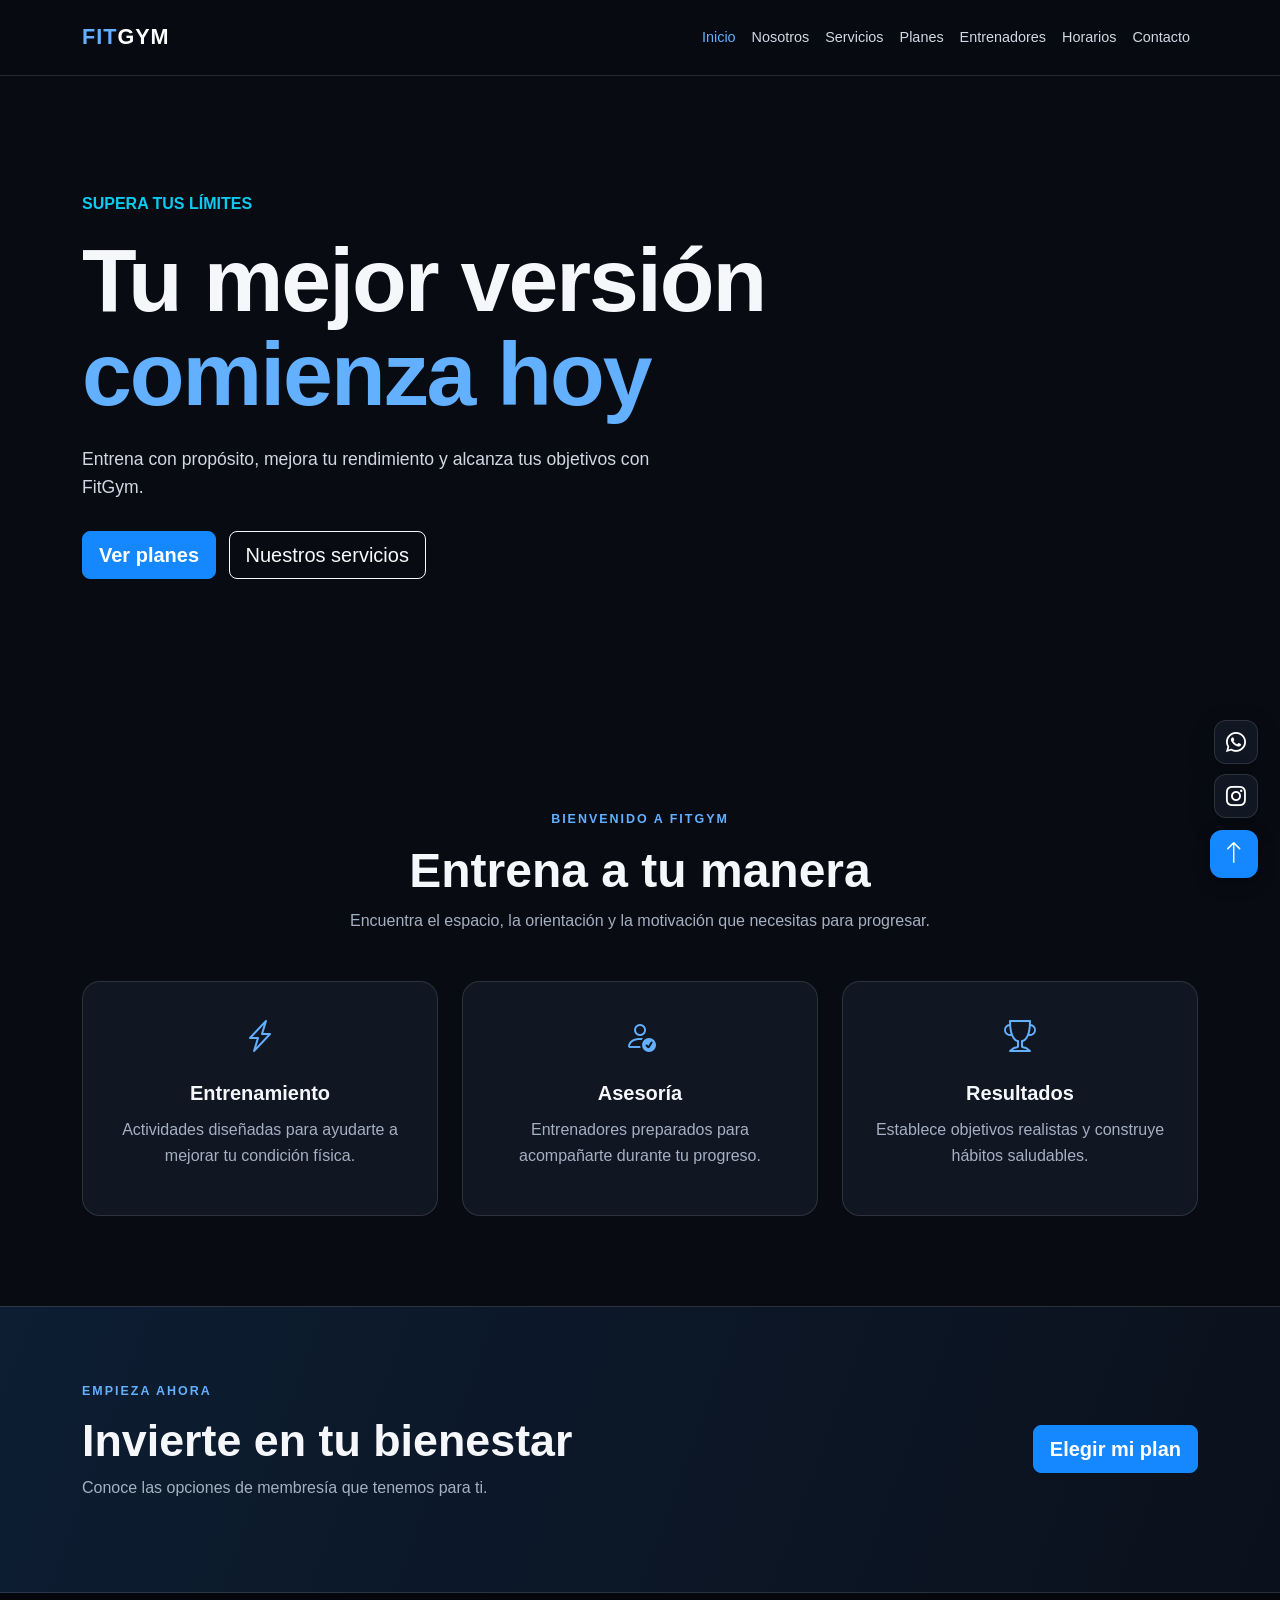
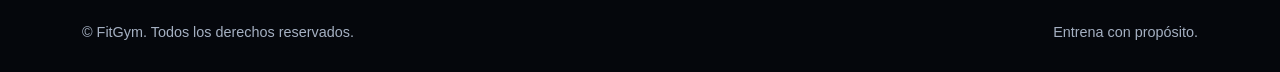
==== index.html @ 2bdc8acf "Add files via upload" ====
<!DOCTYPE html>
<html lang="es">
<head>
    <meta charset="UTF-8">
    <meta name="viewport" content="width=device-width, initial-scale=1.0">
    <title>FitGym | Inicio</title>
    <link href="https://cdn.jsdelivr.net/npm/bootstrap@5.3.3/dist/css/bootstrap.min.css" rel="stylesheet">
    <link href="https://cdn.jsdelivr.net/npm/bootstrap-icons@1.11.3/font/bootstrap-icons.css" rel="stylesheet">
    <link rel="stylesheet" href="CCS/estilos.css">
</head>
<body>
    <nav class="navbar navbar-expand-lg navbar-dark fixed-top">
        <div class="container">
            <a class="navbar-brand fw-bold" href="index.html"><span>FIT</span>GYM</a>
            <button class="navbar-toggler" type="button" data-bs-toggle="collapse" data-bs-target="#menu">
                <span class="navbar-toggler-icon"></span>
            </button>
            <div class="collapse navbar-collapse" id="menu">
                <ul class="navbar-nav ms-auto">
                    <li class="nav-item"><a class="nav-link active" href="index.html">Inicio</a></li>
                    <li class="nav-item"><a class="nav-link" href="nosotos.html">Nosotros</a></li>
                    <li class="nav-item"><a class="nav-link" href="servicios.html">Servicios</a></li>
                    <li class="nav-item"><a class="nav-link" href="planes.html">Planes</a></li>
                    <li class="nav-item"><a class="nav-link" href="entrenadores.html">Entrenadores</a></li>
                    <li class="nav-item"><a class="nav-link" href="horarios.html">Horarios</a></li>
                    <li class="nav-item"><a class="nav-link" href="contacto.html">Contacto</a></li>
                </ul>
            </div>
        </div>
    </nav>

    <header class="hero">
        <div class="hero-overlay"></div>
        <div class="container hero-content">
            <p class="text-uppercase text-info fw-bold">Supera tus límites</p>
            <h1>Tu mejor versión<br><span>comienza hoy</span></h1>
            <p class="hero-description">Entrena con propósito, mejora tu rendimiento y alcanza tus objetivos con FitGym.</p>
            <a href="planes.html" class="btn btn-primary btn-lg me-2">Ver planes</a>
            <a href="servicios.html" class="btn btn-outline-light btn-lg">Nuestros servicios</a>
        </div>
    </header>

    <main>
        <section class="section-padding">
            <div class="container text-center">
                <p class="section-tag">BIENVENIDO A FITGYM</p>
                <h2 class="section-title">Entrena a tu manera</h2>
                <p class="section-description">Encuentra el espacio, la orientación y la motivación que necesitas para progresar.</p>
                <div class="row g-4 mt-4">
                    <div class="col-md-4">
                        <div class="feature-card">
                            <i class="bi bi-lightning-charge"></i>
                            <h3>Entrenamiento</h3>
                            <p>Actividades diseñadas para ayudarte a mejorar tu condición física.</p>
                        </div>
                    </div>
                    <div class="col-md-4">
                        <div class="feature-card">
                            <i class="bi bi-person-check"></i>
                            <h3>Asesoría</h3>
                            <p>Entrenadores preparados para acompañarte durante tu progreso.</p>
                        </div>
                    </div>
                    <div class="col-md-4">
                        <div class="feature-card">
                            <i class="bi bi-trophy"></i>
                            <h3>Resultados</h3>
                            <p>Establece objetivos realistas y construye hábitos saludables.</p>
                        </div>
                    </div>
                </div>
            </div>
        </section>

        <section class="promo-section">
            <div class="container d-md-flex align-items-center justify-content-between gap-4">
                <div>
                    <p class="section-tag">EMPIEZA AHORA</p>
                    <h2>Invierte en tu bienestar</h2>
                    <p>Conoce las opciones de membresía que tenemos para ti.</p>
                </div>
                <a href="planes.html" class="btn btn-primary btn-lg">Elegir mi plan</a>
            </div>
        </section>
    </main>

    <footer class="footer">
        <div class="container d-md-flex justify-content-between text-center text-md-start">
            <p>© <span class="current-year"></span> FitGym. Todos los derechos reservados.</p>
            <p>Entrena con propósito.</p>
        </div>
    </footer>

    <div class="social-float">
        <a class="whatsapp" href="https://wa.me/573000000000" target="_blank" rel="noopener noreferrer" aria-label="WhatsApp" title="WhatsApp"><i class="bi bi-whatsapp"></i></a>
        <a href="https://www.instagram.com/aizen_soske33?cplk=MXJqNXo4YW9kamdhZQ%3D%3D&utm_source=qr" target="_blank" rel="noopener noreferrer" aria-label="Instagram" title="Instagram"><i class="bi bi-instagram"></i></a>
    </div>
    <button id="backTop" class="back-top" type="button"
        aria-label="Volver al inicio" title="Volver al inicio">
    <i class="bi bi-arrow-up"></i>
</button>

<script src="https://cdn.jsdelivr.net/npm/bootstrap@5.3.3/dist/js/bootstrap.bundle.min.js"></script>
    <script src="JS/script.js"></script>
</body>
</html>
---- CCS/estilos.css ----
:root {
    --black: #080b12;
    --surface: #101622;
    --surface-light: #172131;
    --blue: #1688ff;
    --blue-light: #62b0ff;
    --white: #f5f7fb;
    --muted: #a5b0c2;
    --border: rgba(255, 255, 255, 0.12);
}

* {
    box-sizing: border-box;
}

html {
    scroll-behavior: smooth;
    scroll-padding-top: 85px;
}

body {
    margin: 0;
    background: var(--black);
    color: var(--white);
    font-family: Arial, Helvetica, sans-serif;
    line-height: 1.6;
}

a {
    text-decoration: none;
}

.navbar {
    padding: 15px 0;
    background: rgba(8, 11, 18, 0.96);
    border-bottom: 1px solid var(--border);
    backdrop-filter: blur(12px);
}

.navbar-brand {
    color: white;
    font-size: 1.35rem;
    letter-spacing: 1px;
}

.navbar-brand span:first-child {
    color: var(--blue-light);
}

.navbar .nav-link {
    color: #d1d8e4;
    font-size: 0.9rem;
    padding: 8px 10px;
}

.navbar .nav-link:hover,
.navbar .nav-link.active {
    color: var(--blue-light);
}

.navbar-toggler {
    border-color: var(--border);
}

.navbar-toggler:focus {
    box-shadow: 0 0 0 0.15rem rgba(22, 136, 255, 0.3);
}

.btn-primary {
    background: var(--blue);
    border-color: var(--blue);
    color: white;
    font-weight: 700;
}

.btn-primary:hover {
    background: #0874e2;
    border-color: #0874e2;
    transform: translateY(-2px);
}

.btn-outline-light:hover {
    color: var(--black);
}

.hero {
    position: relative;
    display: flex;
    align-items: center;
    min-height: 720px;
    padding: 130px 0 80px;
    background: #080b12 url("https://images.unsplash.com/photo-1534438327276-14e5300c3a48?auto=format&fit=crop&w=2000&q=90") center/cover no-repeat;
}

.hero-overlay {
    position: absolute;
    inset: 0;
    background: linear-gradient(90deg, rgba(8, 11, 18, 0.97), rgba(8, 11, 18, 0.55));
}

.hero-content {
    position: relative;
    z-index: 1;
}

.hero h1,
.page-header h1 {
    font-size: clamp(3rem, 7vw, 5.8rem);
    font-weight: 800;
    line-height: 1.05;
    letter-spacing: -2px;
}

.hero h1 span,
.page-header h1 span {
    color: var(--blue-light);
}

.hero-description {
    max-width: 570px;
    margin: 24px 0 30px;
    color: #d1d8e4;
    font-size: 1.1rem;
}

.section-padding {
    padding: 90px 0;
}

.section-tag {
    margin-bottom: 12px;
    color: var(--blue-light);
    font-size: 0.78rem;
    font-weight: 800;
    letter-spacing: 2px;
}

.section-title {
    font-size: clamp(2rem, 4vw, 3rem);
    font-weight: 800;
}

.section-description {
    max-width: 650px;
    margin: 0 auto;
    color: var(--muted);
}

.feature-card,
.price-card,
.trainer-card,
.form-panel,
.contact-info {
    height: 100%;
    padding: 30px;
    background: var(--surface);
    border: 1px solid var(--border);
    border-radius: 18px;
    transition: transform 0.25s, border-color 0.25s;
}

.feature-card:hover,
.price-card:hover,
.trainer-card:hover {
    transform: translateY(-5px);
    border-color: rgba(22, 136, 255, 0.6);
}

.feature-card > i {
    display: inline-block;
    margin-bottom: 18px;
    color: var(--blue-light);
    font-size: 2rem;
}

.feature-card h3,
.trainer-card h3 {
    margin-bottom: 12px;
    font-size: 1.25rem;
    font-weight: 700;
}

.feature-card p,
.trainer-card p,
.muted-copy {
    color: var(--muted);
}

.promo-section {
    padding: 75px 0;
    background: linear-gradient(110deg, #0d1d32, #0b111c);
    border-top: 1px solid var(--border);
    border-bottom: 1px solid var(--border);
}

.promo-section h2 {
    font-size: clamp(1.8rem, 4vw, 2.8rem);
    font-weight: 800;
}

.promo-section p:not(.section-tag) {
    color: var(--muted);
}

.footer {
    padding: 28px 0;
    background: #05070c;
    color: var(--muted);
    font-size: 0.9rem;
}

.footer p {
    margin: 0;
}

.page-content {
    padding-top: 72px;
}

.page-header {
    padding: 100px 0 70px;
    background: radial-gradient(ellipse at 80% 20%, rgba(22, 136, 255, 0.18), transparent 45%), var(--black);
    border-bottom: 1px solid var(--border);
}

.page-header h1 {
    font-size: clamp(2.8rem, 6vw, 5rem);
}

.page-header p:last-child {
    max-width: 620px;
    color: var(--muted);
}

.subheading {
    margin-top: 24px;
    font-size: 1.1rem;
    font-weight: 700;
}

.service-card {
    overflow: hidden;
    padding: 0 0 28px;
}

.service-card img {
    width: 100%;
    height: 220px;
    margin-bottom: 25px;
    object-fit: cover;
}

.service-card h3,
.service-card p {
    margin-right: 25px;
    margin-left: 25px;
}

.price-card {
    position: relative;
}

.price-card.featured {
    background: linear-gradient(160deg, rgba(22, 136, 255, 0.15), var(--surface) 60%);
    border-color: var(--blue);
}

.price-card h3 {
    font-size: 1.6rem;
    font-weight: 800;
}

.price {
    margin: 20px 0;
    font-size: 2rem;
    font-weight: 800;
}

.price small {
    color: var(--muted);
    font-size: 0.9rem;
    font-weight: 400;
}

.price-card ul {
    margin: 25px 0;
    padding: 0;
    list-style: none;
}

.price-card li {
    padding: 10px 0;
    color: #d5dce7;
    border-bottom: 1px solid var(--border);
}

.price-card li::before {
    margin-right: 10px;
    color: var(--blue-light);
    content: "✓";
}

.popular-tag {
    position: absolute;
    top: 20px;
    right: 20px;
    padding: 5px 8px;
    border-radius: 5px;
    background: var(--blue);
    color: white;
    font-size: 0.65rem;
    font-weight: 800;
}

.trainer-card {
    overflow: hidden;
    padding: 0;
}

.trainer-card img {
    width: 100%;
    height: 320px;
    object-fit: cover;
}

.trainer-info {
    padding: 25px;
}

.notice-box {
    padding: 18px;
    background: rgba(22, 136, 255, 0.08);
    border: 1px solid rgba(22, 136, 255, 0.35);
    border-radius: 12px;
    color: #d5e9ff;
}

.schedule-wrap {
    overflow: hidden;
    border: 1px solid var(--border);
    border-radius: 16px;
}

.schedule-table {
    margin: 0;
    --bs-table-bg: var(--surface);
    --bs-table-color: var(--white);
    --bs-table-border-color: var(--border);
}

.schedule-table th {
    background: var(--surface-light);
    color: var(--blue-light);
    font-size: 0.8rem;
    text-transform: uppercase;
}

.schedule-table td,
.schedule-table th {
    padding: 17px;
}

.filter-wrap {
    min-width: 210px;
}

.form-select,
.form-control {
    padding: 12px;
    background-color: #0b111b;
    border-color: #344052;
    color: var(--white);
}

.form-select:focus,
.form-control:focus {
    background-color: #0b111b;
    border-color: var(--blue);
    color: var(--white);
    box-shadow: 0 0 0 0.2rem rgba(22, 136, 255, 0.15);
}

.form-control::placeholder {
    color: #8792a4;
}

.form-label,
.form-check-label {
    color: #d8e0eb;
}

.form-check-input {
    background-color: #0b111b;
    border-color: #536074;
}

.form-check-input:checked {
    background-color: var(--blue);
    border-color: var(--blue);
}

.invalid-feedback {
    color: #ff9ca8;
}

.alert-success {
    background: rgba(30, 170, 100, 0.13);
    border-color: rgba(30, 170, 100, 0.35);
    color: #a6f0c8;
}

.alert-danger {
    background: rgba(220, 53, 69, 0.12);
    border-color: rgba(220, 53, 69, 0.3);
    color: #ffb3bc;
}

.gallery-grid {
    display: grid;
    grid-template-columns: repeat(3, minmax(0, 1fr));
    gap: 18px;
}

.gallery-item {
    position: relative;
    overflow: hidden;
    padding: 0;
    background: var(--surface);
    border: 1px solid var(--border);
    border-radius: 15px;
    text-align: left;
}

.gallery-item img {
    display: block;
    width: 100%;
    height: 280px;
    object-fit: cover;
    transition: transform 0.35s;
}

.gallery-item:hover img {
    transform: scale(1.05);
}

.gallery-item span {
    position: absolute;
    inset: auto 0 0;
    padding: 45px 18px 16px;
    background: linear-gradient(transparent, rgba(0, 0, 0, 0.9));
    color: white;
    font-weight: 700;
}

.gallery-modal {
    background: var(--surface);
    border: 1px solid var(--border);
    color: var(--white);
}

.contact-info {
    padding: 28px;
}

.contact-line {
    display: flex;
    gap: 15px;
    margin: 25px 0;
}

.contact-line > i {
    color: var(--blue-light);
    font-size: 1.4rem;
}

.contact-line strong {
    display: block;
}

.contact-line p {
    margin: 4px 0 0;
    color: var(--muted);
}

.map-frame {
    overflow: hidden;
    height: 230px;
    margin-top: 25px;
    border: 1px solid var(--border);
    border-radius: 14px;
}

.map-frame iframe {
    width: 100%;
    height: 100%;
    border: 0;
}

.social-float {
    position: fixed;
    right: 22px;
    bottom: 82px;
    z-index: 1000;
    display: flex;
    flex-direction: column;
    gap: 10px;
}

.social-float a {
    display: grid;
    width: 44px;
    height: 44px;
    place-items: center;
    background: #101622;
    border: 1px solid var(--border);
    border-radius: 12px;
    color: white;
    font-size: 1.25rem;
    box-shadow: 0 8px 24px rgba(0, 0, 0, 0.25);
    transition: transform 0.2s, background 0.2s;
}

.social-float a:hover {
    transform: translateY(-3px);
    background: var(--blue);
    color: white;
}

.social-float .whatsapp:hover {
    background: #25d366;
}

.back-top {
    position: fixed;
    right: 22px;
    bottom: 22px;

    width: 48px;
    height: 48px;

    display: flex;
    align-items: center;
    justify-content: center;

    background-color: #1688ff;
    color: #ffffff;

    border: none;
    border-radius: 12px;

    font-size: 24px;
    cursor: pointer;

    opacity: 1;
    visibility: visible;
    pointer-events: auto;

    z-index: 99999;

    box-shadow: 0 5px 15px rgba(0, 0, 0, 0.35);

    transition: background-color 0.3s ease,
                transform 0.3s ease,
                box-shadow 0.3s ease;
}

/* EFECTO AL PASAR EL RATÓN */
.back-top:hover {
    background-color: #0066cc;
    color: #ffffff;
    transform: translateY(-4px);
    box-shadow: 0 8px 20px rgba(22, 136, 255, 0.4);
}

/* EFECTO AL PULSAR */
.back-top:active {
    transform: scale(0.92);
}

@media (max-width: 480px) {
    .back-top {
        right: 14px;
        bottom: 16px;
        width: 44px;
        height: 44px;
        font-size: 22px;
    }
}

@media (max-width: 991px) {
    .navbar-collapse {
        padding: 15px 0;
    }

    .navbar .nav-link {
        padding: 10px 0;
    }

    .hero {
        min-height: 650px;
    }

    .section-padding {
        padding: 70px 0;
    }

    .page-header {
        padding: 80px 0 55px;
    }
}

@media (max-width: 767px) {
    .hero h1 {
        font-size: 3.4rem;
    }

    .gallery-grid {
        grid-template-columns: repeat(2, minmax(0, 1fr));
    }

    .gallery-item img {
        height: 220px;
    }

    .feature-card,
    .price-card,
    .form-panel,
    .contact-info {
        padding: 23px;
    }

    .service-card {
        padding: 0 0 24px;
    }
}

@media (max-width: 480px) {
    .hero h1 {
        font-size: 2.8rem;
    }

    .hero-description {
        font-size: 1rem;
    }

    .gallery-grid {
        grid-template-columns: 1fr;
    }

    .gallery-item img {
        height: 250px;
    }

    .social-float {
        right: 14px;
        bottom: 76px;
    }

    .social-float a,
    .back-top {
        width: 40px;
        height: 40px;
    }

    .back-top {
        right: 14px;
        bottom: 18px;
    }
}
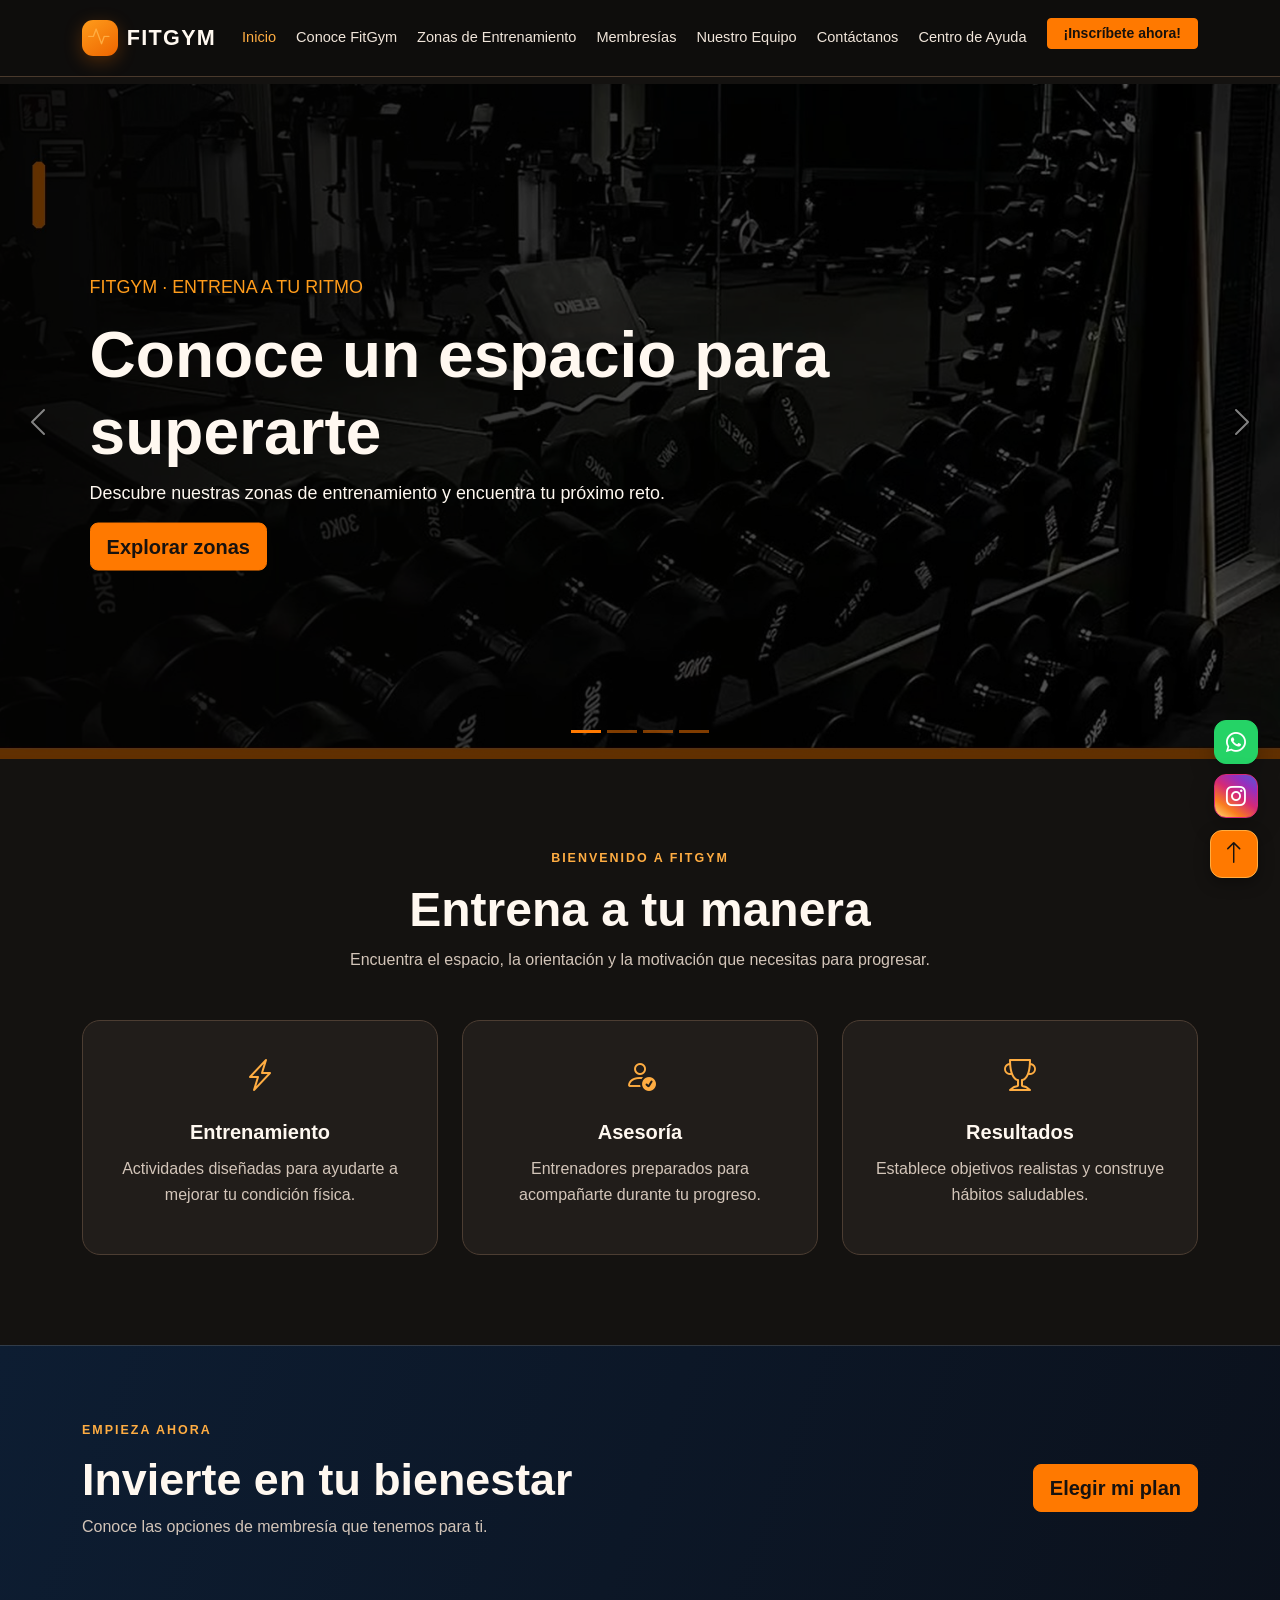
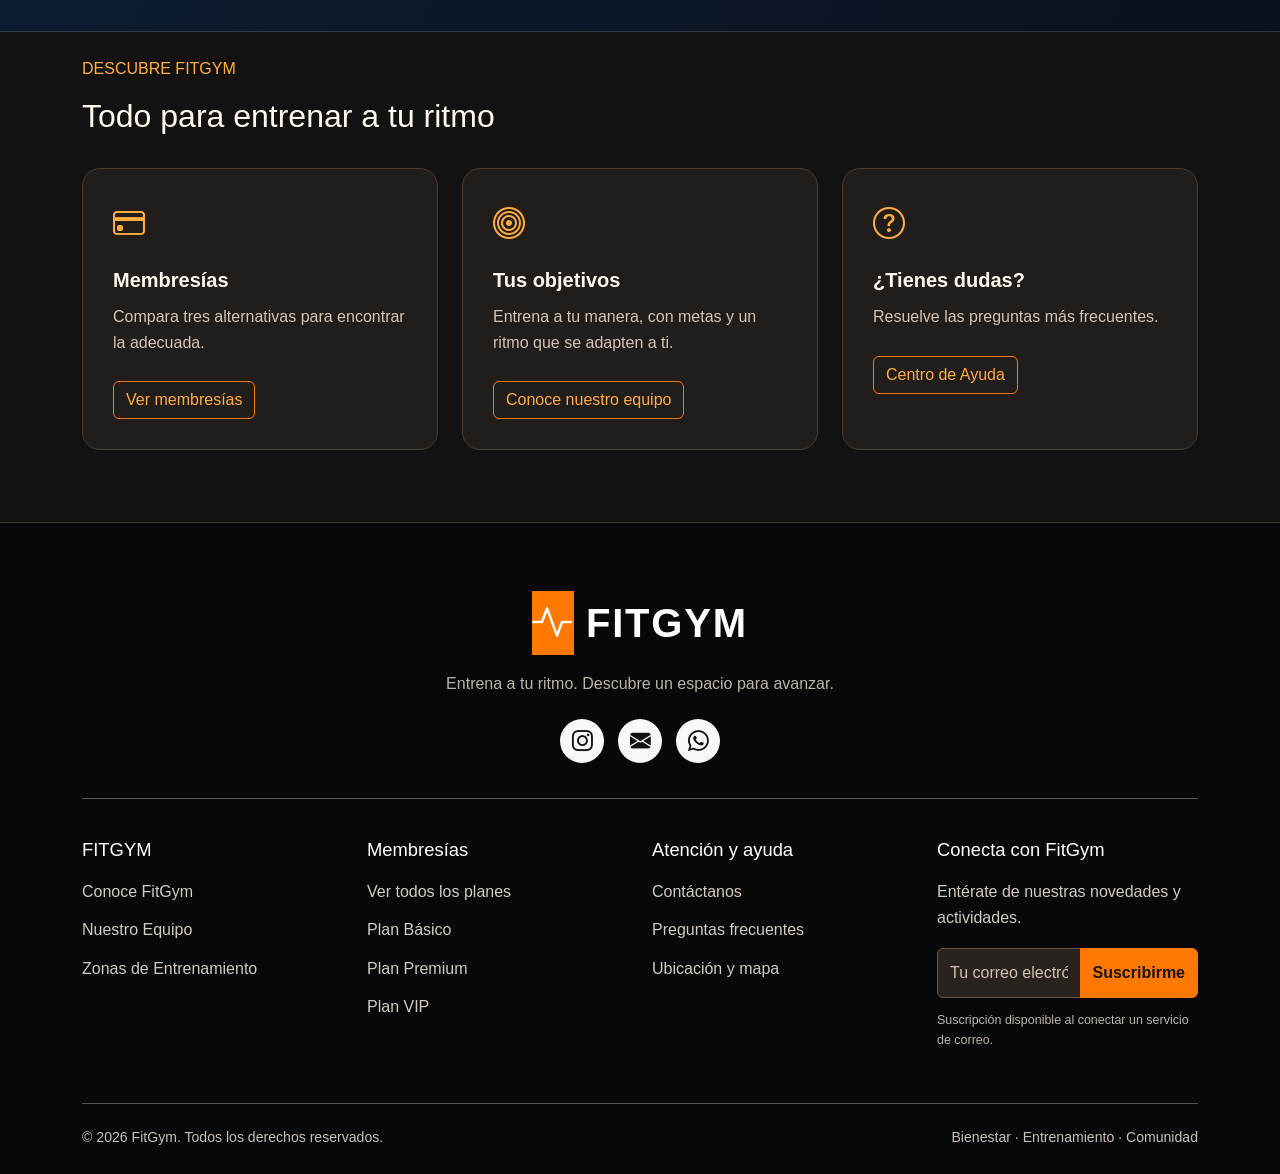
==== commit 0fe09405: "Add files via upload" ====
--- a/index.html
+++ b/index.html
@@ -1,108 +1,93 @@
-
-<!DOCTYPE html>
-<html lang="es">
-<head>
-    <meta charset="UTF-8">
-    <meta name="viewport" content="width=device-width, initial-scale=1.0">
-    <title>FitGym | Inicio</title>
-    <link href="https://cdn.jsdelivr.net/npm/bootstrap@5.3.3/dist/css/bootstrap.min.css" rel="stylesheet">
-    <link href="https://cdn.jsdelivr.net/npm/bootstrap-icons@1.11.3/font/bootstrap-icons.css" rel="stylesheet">
-    <link rel="stylesheet" href="CCS/estilos.css">
-</head>
-<body>
-    <nav class="navbar navbar-expand-lg navbar-dark fixed-top">
-        <div class="container">
-            <a class="navbar-brand fw-bold" href="index.html"><span>FIT</span>GYM</a>
-            <button class="navbar-toggler" type="button" data-bs-toggle="collapse" data-bs-target="#menu">
-                <span class="navbar-toggler-icon"></span>
-            </button>
-            <div class="collapse navbar-collapse" id="menu">
-                <ul class="navbar-nav ms-auto">
-                    <li class="nav-item"><a class="nav-link active" href="index.html">Inicio</a></li>
-                    <li class="nav-item"><a class="nav-link" href="nosotos.html">Nosotros</a></li>
-                    <li class="nav-item"><a class="nav-link" href="servicios.html">Servicios</a></li>
-                    <li class="nav-item"><a class="nav-link" href="planes.html">Planes</a></li>
-                    <li class="nav-item"><a class="nav-link" href="entrenadores.html">Entrenadores</a></li>
-                    <li class="nav-item"><a class="nav-link" href="horarios.html">Horarios</a></li>
-                    <li class="nav-item"><a class="nav-link" href="contacto.html">Contacto</a></li>
-                </ul>
-            </div>
-        </div>
-    </nav>
-
-    <header class="hero">
-        <div class="hero-overlay"></div>
-        <div class="container hero-content">
-            <p class="text-uppercase text-info fw-bold">Supera tus límites</p>
-            <h1>Tu mejor versión<br><span>comienza hoy</span></h1>
-            <p class="hero-description">Entrena con propósito, mejora tu rendimiento y alcanza tus objetivos con FitGym.</p>
-            <a href="planes.html" class="btn btn-primary btn-lg me-2">Ver planes</a>
-            <a href="servicios.html" class="btn btn-outline-light btn-lg">Nuestros servicios</a>
-        </div>
-    </header>
-
-    <main>
-        <section class="section-padding">
-            <div class="container text-center">
-                <p class="section-tag">BIENVENIDO A FITGYM</p>
-                <h2 class="section-title">Entrena a tu manera</h2>
-                <p class="section-description">Encuentra el espacio, la orientación y la motivación que necesitas para progresar.</p>
-                <div class="row g-4 mt-4">
-                    <div class="col-md-4">
-                        <div class="feature-card">
-                            <i class="bi bi-lightning-charge"></i>
-                            <h3>Entrenamiento</h3>
-                            <p>Actividades diseñadas para ayudarte a mejorar tu condición física.</p>
-                        </div>
-                    </div>
-                    <div class="col-md-4">
-                        <div class="feature-card">
-                            <i class="bi bi-person-check"></i>
-                            <h3>Asesoría</h3>
-                            <p>Entrenadores preparados para acompañarte durante tu progreso.</p>
-                        </div>
-                    </div>
-                    <div class="col-md-4">
-                        <div class="feature-card">
-                            <i class="bi bi-trophy"></i>
-                            <h3>Resultados</h3>
-                            <p>Establece objetivos realistas y construye hábitos saludables.</p>
-                        </div>
-                    </div>
-                </div>
-            </div>
-        </section>
-
-        <section class="promo-section">
-            <div class="container d-md-flex align-items-center justify-content-between gap-4">
-                <div>
-                    <p class="section-tag">EMPIEZA AHORA</p>
-                    <h2>Invierte en tu bienestar</h2>
-                    <p>Conoce las opciones de membresía que tenemos para ti.</p>
-                </div>
-                <a href="planes.html" class="btn btn-primary btn-lg">Elegir mi plan</a>
-            </div>
-        </section>
-    </main>
-
-    <footer class="footer">
-        <div class="container d-md-flex justify-content-between text-center text-md-start">
-            <p>© <span class="current-year"></span> FitGym. Todos los derechos reservados.</p>
-            <p>Entrena con propósito.</p>
-        </div>
-    </footer>
-
-    <div class="social-float">
-        <a class="whatsapp" href="https://wa.me/573000000000" target="_blank" rel="noopener noreferrer" aria-label="WhatsApp" title="WhatsApp"><i class="bi bi-whatsapp"></i></a>
-        <a href="https://www.instagram.com/aizen_soske33?cplk=MXJqNXo4YW9kamdhZQ%3D%3D&utm_source=qr" target="_blank" rel="noopener noreferrer" aria-label="Instagram" title="Instagram"><i class="bi bi-instagram"></i></a>
-    </div>
-    <button id="backTop" class="back-top" type="button"
-        aria-label="Volver al inicio" title="Volver al inicio">
-    <i class="bi bi-arrow-up"></i>
-</button>
-
-<script src="https://cdn.jsdelivr.net/npm/bootstrap@5.3.3/dist/js/bootstrap.bundle.min.js"></script>
-    <script src="JS/script.js"></script>
-</body>
-</html>
-
+
+<!DOCTYPE html>
+
+<html lang="es">
+<head>
+<meta charset="utf-8"/>
+<meta content="width=device-width, initial-scale=1.0" name="viewport"/>
+<title>Inicio | FitGym</title>
+<link href="https://cdn.jsdelivr.net/npm/bootstrap@5.3.3/dist/css/bootstrap.min.css" rel="stylesheet"/>
+<link href="https://cdn.jsdelivr.net/npm/bootstrap-icons@1.11.3/font/bootstrap-icons.css" rel="stylesheet"/>
+<link href="CCS/estilos.css" rel="stylesheet"/>
+</head>
+<body>
+<nav class="navbar navbar-expand-lg navbar-dark fixed-top">
+<div class="container">
+<a class="navbar-brand fw-bold fit-brand" href="index.html"><span class="brand-emblem"><i class="bi bi-activity"></i></span><span>FITGYM</span></a>
+<button class="navbar-toggler" data-bs-target="#menu" data-bs-toggle="collapse" type="button">
+<span class="navbar-toggler-icon"></span>
+</button>
+<div class="collapse navbar-collapse" id="menu">
+<ul class="navbar-nav ms-auto">
+<li class="nav-item"><a class="nav-link active" href="index.html">Inicio</a></li>
+<li class="nav-item"><a class="nav-link" href="nosotos.html">Conoce FitGym</a></li>
+<li class="nav-item"><a class="nav-link" href="servicios.html">Zonas de Entrenamiento</a></li>
+<li class="nav-item"><a class="nav-link" href="planes.html">Membresías</a></li>
+<li class="nav-item"><a class="nav-link" href="entrenadores.html">Nuestro Equipo</a></li>
+
+<li class="nav-item"><a class="nav-link" href="contacto.html">Contáctanos</a></li>
+<li class="nav-item"><a class="nav-link" href="ayuda.html">Centro de Ayuda</a></li><li class="nav-item ms-lg-2"><a class="btn btn-primary btn-sm px-3" href="planes.html">¡Inscríbete ahora!</a></li></ul>
+</div>
+</div>
+</nav>
+<header><div aria-label="Destacados de FitGym" class="carousel slide hero-carousel" data-bs-ride="carousel" id="fitCarousel"><div class="carousel-indicators"><button aria-current="true" aria-label="Imagen 1" class="active" data-bs-slide-to="0" data-bs-target="#fitCarousel" type="button"></button><button aria-label="Imagen 2" data-bs-slide-to="1" data-bs-target="#fitCarousel" type="button"></button><button aria-label="Imagen 3" data-bs-slide-to="2" data-bs-target="#fitCarousel" type="button"></button><button aria-label="Imagen 4" data-bs-slide-to="3" data-bs-target="#fitCarousel" type="button"></button></div><div class="carousel-inner"><div class="carousel-item active"><img alt="Instalaciones en FitGym" loading="eager" src="IMG/fitgym-slide-1.jpg"/><div class="carousel-caption"><p class="eyebrow">FITGYM · ENTRENA A TU RITMO</p><h2>Conoce un espacio para superarte</h2><p>Descubre nuestras zonas de entrenamiento y encuentra tu próximo reto.</p><a class="btn btn-primary btn-lg" href="servicios.html">Explorar zonas</a></div></div><div class="carousel-item"><img alt="Fuerza en FitGym" loading="lazy" src="IMG/fitgym-slide-2.jpg"/><div class="carousel-caption"><p class="eyebrow">FITGYM · ENTRENA A TU RITMO</p><h2>Entrena con propósito</h2><p>Conoce las opciones de fuerza y musculación que FitGym ofrece.</p><a class="btn btn-primary btn-lg" href="planes.html">Ver membresías</a></div></div><div class="carousel-item"><img alt="Acompañamiento en FitGym" loading="lazy" src="IMG/fitgym-slide-3.jpg"/><div class="carousel-caption"><p class="eyebrow">FITGYM · ENTRENA A TU RITMO</p><h2>Avanza con acompañamiento</h2><p>Descubre a las personas que te orientan durante tus entrenamientos.</p><a class="btn btn-primary btn-lg" href="entrenadores.html">Nuestro equipo</a></div></div><div class="carousel-item"><img alt="Entrenamiento funcional en FitGym" loading="lazy" src="IMG/fitgym-slide-4.jpg"/><div class="carousel-caption"><p class="eyebrow">FITGYM · ENTRENA A TU RITMO</p><h2>Muévete a tu ritmo</h2><p>Descubre espacios y actividades para avanzar hacia tus propias metas.</p><a class="btn btn-primary btn-lg" href="servicios.html">Conocer zonas de entrenamiento</a></div></div></div><button aria-label="Anterior" class="carousel-control-prev" data-bs-slide="prev" data-bs-target="#fitCarousel" type="button"><span aria-hidden="true" class="carousel-control-prev-icon"></span></button><button aria-label="Siguiente" class="carousel-control-next" data-bs-slide="next" data-bs-target="#fitCarousel" type="button"><span aria-hidden="true" class="carousel-control-next-icon"></span></button></div></header>
+<main>
+<section class="section-padding">
+<div class="container text-center">
+<p class="section-tag">BIENVENIDO A FITGYM</p>
+<h2 class="section-title">Entrena a tu manera</h2>
+<p class="section-description">Encuentra el espacio, la orientación y la motivación que necesitas para progresar.</p>
+<div class="row g-4 mt-4">
+<div class="col-md-4">
+<div class="feature-card">
+<i class="bi bi-lightning-charge"></i>
+<h3>Entrenamiento</h3>
+<p>Actividades diseñadas para ayudarte a mejorar tu condición física.</p>
+</div>
+</div>
+<div class="col-md-4">
+<div class="feature-card">
+<i class="bi bi-person-check"></i>
+<h3>Asesoría</h3>
+<p>Entrenadores preparados para acompañarte durante tu progreso.</p>
+</div>
+</div>
+<div class="col-md-4">
+<div class="feature-card">
+<i class="bi bi-trophy"></i>
+<h3>Resultados</h3>
+<p>Establece objetivos realistas y construye hábitos saludables.</p>
+</div>
+</div>
+</div>
+</div>
+</section>
+<section class="promo-section">
+<div class="container d-md-flex align-items-center justify-content-between gap-4">
+<div>
+<p class="section-tag">EMPIEZA AHORA</p>
+<h2>Invierte en tu bienestar</h2>
+<p>Conoce las opciones de membresía que tenemos para ti.</p>
+</div>
+<a class="btn btn-primary btn-lg" href="planes.html">Elegir mi plan</a>
+</div>
+</section>
+<section class="section-space"><div class="container"><p class="eyebrow">DESCUBRE FITGYM</p><h2>Todo para entrenar a tu ritmo</h2><div class="row g-4 mt-2"><div class="col-md-4"><article class="feature-card"><i class="bi bi-credit-card"></i><h3>Membresías</h3><p>Compara tres alternativas para encontrar la adecuada.</p><a class="btn btn-outline-primary" href="planes.html">Ver membresías</a></article></div><div class="col-md-4"><article class="feature-card"><i class="bi bi-bullseye"></i><h3>Tus objetivos</h3><p>Entrena a tu manera, con metas y un ritmo que se adapten a ti.</p><a class="btn btn-outline-primary" href="entrenadores.html">Conoce nuestro equipo</a></article></div><div class="col-md-4"><article class="feature-card"><i class="bi bi-question-circle"></i><h3>¿Tienes dudas?</h3><p>Resuelve las preguntas más frecuentes.</p><a class="btn btn-outline-primary" href="ayuda.html">Centro de Ayuda</a></article></div></div></div></section></main>
+<footer class="fit-footer footer-expanded"><div class="container">
+<div class="footer-brand-block text-center"><a class="footer-logo" href="index.html"><span class="brand-emblem"><i class="bi bi-activity"></i></span> FITGYM</a><p>Entrena a tu ritmo. Descubre un espacio para avanzar.</p><div class="footer-socials"><a aria-label="Instagram" href="https://www.instagram.com/aizen_soske33/" rel="noopener noreferrer" target="_blank"><i class="bi bi-instagram"></i></a><a aria-label="Correo y contacto" href="contacto.html"><i class="bi bi-envelope-fill"></i></a><a aria-label="WhatsApp (número por configurar)" href="https://wa.me/573000000000" rel="noopener noreferrer" target="_blank"><i class="bi bi-whatsapp"></i></a></div></div>
+<div class="row g-4 footer-main"><div class="col-lg-3 col-sm-6"><h3>FITGYM</h3><div class="footer-links"><a href="nosotos.html">Conoce FitGym</a><a href="entrenadores.html">Nuestro Equipo</a><a href="servicios.html">Zonas de Entrenamiento</a></div></div>
+<div class="col-lg-3 col-sm-6"><h3>Membresías</h3><div class="footer-links"><a href="planes.html">Ver todos los planes</a><a href="contacto.html?plan=Basico">Plan Básico</a><a href="contacto.html?plan=Premium">Plan Premium</a><a href="contacto.html?plan=VIP">Plan VIP</a></div></div>
+<div class="col-lg-3 col-sm-6"><h3>Atención y ayuda</h3><div class="footer-links"><a href="contacto.html">Contáctanos</a><a href="ayuda.html">Preguntas frecuentes</a><a href="contacto.html#ubicacion">Ubicación y mapa</a></div></div>
+<div class="col-lg-3 col-sm-6"><h3>Conecta con FitGym</h3><p>Entérate de nuestras novedades y actividades.</p><form class="newsletter-form" novalidate=""><label class="visually-hidden" for="newsletter-email">Correo electrónico</label><div class="input-group"><input class="form-control" id="newsletter-email" name="email" placeholder="Tu correo electrónico" required="" type="email"/><button class="btn btn-primary" type="submit">Suscribirme</button></div><div class="newsletter-status small mt-2" role="status"></div></form><p class="small footer-note">Suscripción disponible al conectar un servicio de correo.</p></div></div>
+<div class="footer-bottom d-flex flex-column flex-md-row justify-content-between gap-2"><span>© <span class="current-year"></span> FitGym. Todos los derechos reservados.</span><span>Bienestar · Entrenamiento · Comunidad</span></div></div></footer>
+<div class="social-float">
+<a aria-label="WhatsApp (configurar número real)" class="whatsapp" href="https://wa.me/573000000000" rel="noopener noreferrer" target="_blank" title="WhatsApp"><i class="bi bi-whatsapp"></i></a>
+<a aria-label="Instagram" href="https://www.instagram.com/aizen_soske33/" rel="noopener noreferrer" target="_blank" title="Instagram"><i class="bi bi-instagram"></i></a>
+</div>
+<button aria-label="Volver al inicio" class="back-top" id="backTop" title="Volver al inicio" type="button">
+<i class="bi bi-arrow-up"></i>
+</button>
+<script src="https://cdn.jsdelivr.net/npm/bootstrap@5.3.3/dist/js/bootstrap.bundle.min.js"></script>
+<script src="JS/codigo.js"></script>
+</body>
+</html>
--- a/CCS/estilos.css
+++ b/CCS/estilos.css
@@ -1,671 +1,838 @@
-
-:root {
-    --black: #080b12;
-    --surface: #101622;
-    --surface-light: #172131;
-    --blue: #1688ff;
-    --blue-light: #62b0ff;
-    --white: #f5f7fb;
-    --muted: #a5b0c2;
-    --border: rgba(255, 255, 255, 0.12);
-}
-
-* {
-    box-sizing: border-box;
-}
-
-html {
-    scroll-behavior: smooth;
-    scroll-padding-top: 85px;
-}
-
-body {
-    margin: 0;
-    background: var(--black);
-    color: var(--white);
-    font-family: Arial, Helvetica, sans-serif;
-    line-height: 1.6;
-}
-
-a {
-    text-decoration: none;
-}
-
-.navbar {
-    padding: 15px 0;
-    background: rgba(8, 11, 18, 0.96);
-    border-bottom: 1px solid var(--border);
-    backdrop-filter: blur(12px);
-}
-
-.navbar-brand {
-    color: white;
-    font-size: 1.35rem;
-    letter-spacing: 1px;
-}
-
-.navbar-brand span:first-child {
-    color: var(--blue-light);
-}
-
-.navbar .nav-link {
-    color: #d1d8e4;
-    font-size: 0.9rem;
-    padding: 8px 10px;
-}
-
-.navbar .nav-link:hover,
-.navbar .nav-link.active {
-    color: var(--blue-light);
-}
-
-.navbar-toggler {
-    border-color: var(--border);
-}
-
-.navbar-toggler:focus {
-    box-shadow: 0 0 0 0.15rem rgba(22, 136, 255, 0.3);
-}
-
-.btn-primary {
-    background: var(--blue);
-    border-color: var(--blue);
-    color: white;
-    font-weight: 700;
-}
-
-.btn-primary:hover {
-    background: #0874e2;
-    border-color: #0874e2;
-    transform: translateY(-2px);
-}
-
-.btn-outline-light:hover {
-    color: var(--black);
-}
-
-.hero {
-    position: relative;
-    display: flex;
-    align-items: center;
-    min-height: 720px;
-    padding: 130px 0 80px;
-    background: #080b12 url("https://images.unsplash.com/photo-1534438327276-14e5300c3a48?auto=format&fit=crop&w=2000&q=90") center/cover no-repeat;
-}
-
-.hero-overlay {
-    position: absolute;
-    inset: 0;
-    background: linear-gradient(90deg, rgba(8, 11, 18, 0.97), rgba(8, 11, 18, 0.55));
-}
-
-.hero-content {
-    position: relative;
-    z-index: 1;
-}
-
-.hero h1,
-.page-header h1 {
-    font-size: clamp(3rem, 7vw, 5.8rem);
-    font-weight: 800;
-    line-height: 1.05;
-    letter-spacing: -2px;
-}
-
-.hero h1 span,
-.page-header h1 span {
-    color: var(--blue-light);
-}
-
-.hero-description {
-    max-width: 570px;
-    margin: 24px 0 30px;
-    color: #d1d8e4;
-    font-size: 1.1rem;
-}
-
-.section-padding {
-    padding: 90px 0;
-}
-
-.section-tag {
-    margin-bottom: 12px;
-    color: var(--blue-light);
-    font-size: 0.78rem;
-    font-weight: 800;
-    letter-spacing: 2px;
-}
-
-.section-title {
-    font-size: clamp(2rem, 4vw, 3rem);
-    font-weight: 800;
-}
-
-.section-description {
-    max-width: 650px;
-    margin: 0 auto;
-    color: var(--muted);
-}
-
-.feature-card,
-.price-card,
-.trainer-card,
-.form-panel,
-.contact-info {
-    height: 100%;
-    padding: 30px;
-    background: var(--surface);
-    border: 1px solid var(--border);
-    border-radius: 18px;
-    transition: transform 0.25s, border-color 0.25s;
-}
-
-.feature-card:hover,
-.price-card:hover,
-.trainer-card:hover {
-    transform: translateY(-5px);
-    border-color: rgba(22, 136, 255, 0.6);
-}
-
-.feature-card > i {
-    display: inline-block;
-    margin-bottom: 18px;
-    color: var(--blue-light);
-    font-size: 2rem;
-}
-
-.feature-card h3,
-.trainer-card h3 {
-    margin-bottom: 12px;
-    font-size: 1.25rem;
-    font-weight: 700;
-}
-
-.feature-card p,
-.trainer-card p,
-.muted-copy {
-    color: var(--muted);
-}
-
-.promo-section {
-    padding: 75px 0;
-    background: linear-gradient(110deg, #0d1d32, #0b111c);
-    border-top: 1px solid var(--border);
-    border-bottom: 1px solid var(--border);
-}
-
-.promo-section h2 {
-    font-size: clamp(1.8rem, 4vw, 2.8rem);
-    font-weight: 800;
-}
-
-.promo-section p:not(.section-tag) {
-    color: var(--muted);
-}
-
-.footer {
-    padding: 28px 0;
-    background: #05070c;
-    color: var(--muted);
-    font-size: 0.9rem;
-}
-
-.footer p {
-    margin: 0;
-}
-
-.page-content {
-    padding-top: 72px;
-}
-
-.page-header {
-    padding: 100px 0 70px;
-    background: radial-gradient(ellipse at 80% 20%, rgba(22, 136, 255, 0.18), transparent 45%), var(--black);
-    border-bottom: 1px solid var(--border);
-}
-
-.page-header h1 {
-    font-size: clamp(2.8rem, 6vw, 5rem);
-}
-
-.page-header p:last-child {
-    max-width: 620px;
-    color: var(--muted);
-}
-
-.subheading {
-    margin-top: 24px;
-    font-size: 1.1rem;
-    font-weight: 700;
-}
-
-.service-card {
-    overflow: hidden;
-    padding: 0 0 28px;
-}
-
-.service-card img {
-    width: 100%;
-    height: 220px;
-    margin-bottom: 25px;
-    object-fit: cover;
-}
-
-.service-card h3,
-.service-card p {
-    margin-right: 25px;
-    margin-left: 25px;
-}
-
-.price-card {
-    position: relative;
-}
-
-.price-card.featured {
-    background: linear-gradient(160deg, rgba(22, 136, 255, 0.15), var(--surface) 60%);
-    border-color: var(--blue);
-}
-
-.price-card h3 {
-    font-size: 1.6rem;
-    font-weight: 800;
-}
-
-.price {
-    margin: 20px 0;
-    font-size: 2rem;
-    font-weight: 800;
-}
-
-.price small {
-    color: var(--muted);
-    font-size: 0.9rem;
-    font-weight: 400;
-}
-
-.price-card ul {
-    margin: 25px 0;
-    padding: 0;
-    list-style: none;
-}
-
-.price-card li {
-    padding: 10px 0;
-    color: #d5dce7;
-    border-bottom: 1px solid var(--border);
-}
-
-.price-card li::before {
-    margin-right: 10px;
-    color: var(--blue-light);
-    content: "✓";
-}
-
-.popular-tag {
-    position: absolute;
-    top: 20px;
-    right: 20px;
-    padding: 5px 8px;
-    border-radius: 5px;
-    background: var(--blue);
-    color: white;
-    font-size: 0.65rem;
-    font-weight: 800;
-}
-
-.trainer-card {
-    overflow: hidden;
-    padding: 0;
-}
-
-.trainer-card img {
-    width: 100%;
-    height: 320px;
-    object-fit: cover;
-}
-
-.trainer-info {
-    padding: 25px;
-}
-
-.notice-box {
-    padding: 18px;
-    background: rgba(22, 136, 255, 0.08);
-    border: 1px solid rgba(22, 136, 255, 0.35);
-    border-radius: 12px;
-    color: #d5e9ff;
-}
-
-.schedule-wrap {
-    overflow: hidden;
-    border: 1px solid var(--border);
-    border-radius: 16px;
-}
-
-.schedule-table {
-    margin: 0;
-    --bs-table-bg: var(--surface);
-    --bs-table-color: var(--white);
-    --bs-table-border-color: var(--border);
-}
-
-.schedule-table th {
-    background: var(--surface-light);
-    color: var(--blue-light);
-    font-size: 0.8rem;
-    text-transform: uppercase;
-}
-
-.schedule-table td,
-.schedule-table th {
-    padding: 17px;
-}
-
-.filter-wrap {
-    min-width: 210px;
-}
-
-.form-select,
-.form-control {
-    padding: 12px;
-    background-color: #0b111b;
-    border-color: #344052;
-    color: var(--white);
-}
-
-.form-select:focus,
-.form-control:focus {
-    background-color: #0b111b;
-    border-color: var(--blue);
-    color: var(--white);
-    box-shadow: 0 0 0 0.2rem rgba(22, 136, 255, 0.15);
-}
-
-.form-control::placeholder {
-    color: #8792a4;
-}
-
-.form-label,
-.form-check-label {
-    color: #d8e0eb;
-}
-
-.form-check-input {
-    background-color: #0b111b;
-    border-color: #536074;
-}
-
-.form-check-input:checked {
-    background-color: var(--blue);
-    border-color: var(--blue);
-}
-
-.invalid-feedback {
-    color: #ff9ca8;
-}
-
-.alert-success {
-    background: rgba(30, 170, 100, 0.13);
-    border-color: rgba(30, 170, 100, 0.35);
-    color: #a6f0c8;
-}
-
-.alert-danger {
-    background: rgba(220, 53, 69, 0.12);
-    border-color: rgba(220, 53, 69, 0.3);
-    color: #ffb3bc;
-}
-
-.gallery-grid {
-    display: grid;
-    grid-template-columns: repeat(3, minmax(0, 1fr));
-    gap: 18px;
-}
-
-.gallery-item {
-    position: relative;
-    overflow: hidden;
-    padding: 0;
-    background: var(--surface);
-    border: 1px solid var(--border);
-    border-radius: 15px;
-    text-align: left;
-}
-
-.gallery-item img {
-    display: block;
-    width: 100%;
-    height: 280px;
-    object-fit: cover;
-    transition: transform 0.35s;
-}
-
-.gallery-item:hover img {
-    transform: scale(1.05);
-}
-
-.gallery-item span {
-    position: absolute;
-    inset: auto 0 0;
-    padding: 45px 18px 16px;
-    background: linear-gradient(transparent, rgba(0, 0, 0, 0.9));
-    color: white;
-    font-weight: 700;
-}
-
-.gallery-modal {
-    background: var(--surface);
-    border: 1px solid var(--border);
-    color: var(--white);
-}
-
-.contact-info {
-    padding: 28px;
-}
-
-.contact-line {
-    display: flex;
-    gap: 15px;
-    margin: 25px 0;
-}
-
-.contact-line > i {
-    color: var(--blue-light);
-    font-size: 1.4rem;
-}
-
-.contact-line strong {
-    display: block;
-}
-
-.contact-line p {
-    margin: 4px 0 0;
-    color: var(--muted);
-}
-
-.map-frame {
-    overflow: hidden;
-    height: 230px;
-    margin-top: 25px;
-    border: 1px solid var(--border);
-    border-radius: 14px;
-}
-
-.map-frame iframe {
-    width: 100%;
-    height: 100%;
-    border: 0;
-}
-
-.social-float {
-    position: fixed;
-    right: 22px;
-    bottom: 82px;
-    z-index: 1000;
-    display: flex;
-    flex-direction: column;
-    gap: 10px;
-}
-
-.social-float a {
-    display: grid;
-    width: 44px;
-    height: 44px;
-    place-items: center;
-    background: #101622;
-    border: 1px solid var(--border);
-    border-radius: 12px;
-    color: white;
-    font-size: 1.25rem;
-    box-shadow: 0 8px 24px rgba(0, 0, 0, 0.25);
-    transition: transform 0.2s, background 0.2s;
-}
-
-.social-float a:hover {
-    transform: translateY(-3px);
-    background: var(--blue);
-    color: white;
-}
-
-.social-float .whatsapp:hover {
-    background: #25d366;
-}
-
-.back-top {
-    position: fixed;
-    right: 22px;
-    bottom: 22px;
-
-    width: 48px;
-    height: 48px;
-
-    display: flex;
-    align-items: center;
-    justify-content: center;
-
-    background-color: #1688ff;
-    color: #ffffff;
-
-    border: none;
-    border-radius: 12px;
-
-    font-size: 24px;
-    cursor: pointer;
-
-    opacity: 1;
-    visibility: visible;
-    pointer-events: auto;
-
-    z-index: 99999;
-
-    box-shadow: 0 5px 15px rgba(0, 0, 0, 0.35);
-
-    transition: background-color 0.3s ease,
-                transform 0.3s ease,
-                box-shadow 0.3s ease;
-}
-
-/* EFECTO AL PASAR EL RATÓN */
-.back-top:hover {
-    background-color: #0066cc;
-    color: #ffffff;
-    transform: translateY(-4px);
-    box-shadow: 0 8px 20px rgba(22, 136, 255, 0.4);
-}
-
-/* EFECTO AL PULSAR */
-.back-top:active {
-    transform: scale(0.92);
-}
-
-@media (max-width: 480px) {
-    .back-top {
-        right: 14px;
-        bottom: 16px;
-        width: 44px;
-        height: 44px;
-        font-size: 22px;
-    }
-}
-
-@media (max-width: 991px) {
-    .navbar-collapse {
-        padding: 15px 0;
-    }
-
-    .navbar .nav-link {
-        padding: 10px 0;
-    }
-
-    .hero {
-        min-height: 650px;
-    }
-
-    .section-padding {
-        padding: 70px 0;
-    }
-
-    .page-header {
-        padding: 80px 0 55px;
-    }
-}
-
-@media (max-width: 767px) {
-    .hero h1 {
-        font-size: 3.4rem;
-    }
-
-    .gallery-grid {
-        grid-template-columns: repeat(2, minmax(0, 1fr));
-    }
-
-    .gallery-item img {
-        height: 220px;
-    }
-
-    .feature-card,
-    .price-card,
-    .form-panel,
-    .contact-info {
-        padding: 23px;
-    }
-
-    .service-card {
-        padding: 0 0 24px;
-    }
-}
-
-@media (max-width: 480px) {
-    .hero h1 {
-        font-size: 2.8rem;
-    }
-
-    .hero-description {
-        font-size: 1rem;
-    }
-
-    .gallery-grid {
-        grid-template-columns: 1fr;
-    }
-
-    .gallery-item img {
-        height: 250px;
-    }
-
-    .social-float {
-        right: 14px;
-        bottom: 76px;
-    }
-
-    .social-float a,
-    .back-top {
-        width: 40px;
-        height: 40px;
-    }
-
-    .back-top {
-        right: 14px;
-        bottom: 18px;
-    }
-}
-
+
+:root {
+    --black: #141210;
+    --surface: #211d1a;
+    --surface-light: #2b2521;
+    --blue: #ff7900;
+    --blue-light: #ffad42;
+    --white: #f5f7fb;
+    --muted: #a5b0c2;
+    --border: rgba(255, 255, 255, 0.12);
+}
+
+* {
+    box-sizing: border-box;
+}
+
+html {
+    scroll-behavior: smooth;
+    scroll-padding-top: 85px;
+}
+
+body {
+    margin: 0;
+    background: var(--black);
+    color: var(--white);
+    font-family: Arial, Helvetica, sans-serif;
+    line-height: 1.6;
+}
+
+a {
+    text-decoration: none;
+}
+
+.navbar {
+    padding: 15px 0;
+    background: rgba(8, 11, 18, 0.96);
+    border-bottom: 1px solid var(--border);
+    backdrop-filter: blur(12px);
+}
+
+.navbar-brand {
+    color: white;
+    font-size: 1.35rem;
+    letter-spacing: 1px;
+}
+
+.navbar-brand span:first-child {
+    color: var(--blue-light);
+}
+
+.navbar .nav-link {
+    color: #d1d8e4;
+    font-size: 0.9rem;
+    padding: 8px 10px;
+}
+
+.navbar .nav-link:hover,
+.navbar .nav-link.active {
+    color: var(--blue-light);
+}
+
+.navbar-toggler {
+    border-color: var(--border);
+}
+
+.navbar-toggler:focus {
+    box-shadow: 0 0 0 0.15rem rgba(22, 136, 255, 0.3);
+}
+
+.btn-primary {
+    background: var(--blue);
+    border-color: var(--blue);
+    color: white;
+    font-weight: 700;
+}
+
+.btn-primary:hover {
+    background: #e96900;
+    border-color: #e96900;
+    transform: translateY(-2px);
+}
+
+.btn-outline-light:hover {
+    color: var(--black);
+}
+
+.hero {
+    position: relative;
+    display: flex;
+    align-items: center;
+    min-height: 720px;
+    padding: 130px 0 80px;
+    background: #141210 url("https://images.unsplash.com/photo-1534438327276-14e5300c3a48?auto=format&fit=crop&w=2000&q=90") center/cover no-repeat;
+}
+
+.hero-overlay {
+    position: absolute;
+    inset: 0;
+    background: linear-gradient(90deg, rgba(8, 11, 18, 0.97), rgba(8, 11, 18, 0.55));
+}
+
+.hero-content {
+    position: relative;
+    z-index: 1;
+}
+
+.hero h1,
+.page-header h1 {
+    font-size: clamp(3rem, 7vw, 5.8rem);
+    font-weight: 800;
+    line-height: 1.05;
+    letter-spacing: -2px;
+}
+
+.hero h1 span,
+.page-header h1 span {
+    color: var(--blue-light);
+}
+
+.hero-description {
+    max-width: 570px;
+    margin: 24px 0 30px;
+    color: #d1d8e4;
+    font-size: 1.1rem;
+}
+
+.section-padding {
+    padding: 90px 0;
+}
+
+.section-tag {
+    margin-bottom: 12px;
+    color: var(--blue-light);
+    font-size: 0.78rem;
+    font-weight: 800;
+    letter-spacing: 2px;
+}
+
+.section-title {
+    font-size: clamp(2rem, 4vw, 3rem);
+    font-weight: 800;
+}
+
+.section-description {
+    max-width: 650px;
+    margin: 0 auto;
+    color: var(--muted);
+}
+
+.feature-card,
+.price-card,
+.trainer-card,
+.form-panel,
+.contact-info {
+    height: 100%;
+    padding: 30px;
+    background: var(--surface);
+    border: 1px solid var(--border);
+    border-radius: 18px;
+    transition: transform 0.25s, border-color 0.25s;
+}
+
+.feature-card:hover,
+.price-card:hover,
+.trainer-card:hover {
+    transform: translateY(-5px);
+    border-color: rgba(22, 136, 255, 0.6);
+}
+
+.feature-card > i {
+    display: inline-block;
+    margin-bottom: 18px;
+    color: var(--blue-light);
+    font-size: 2rem;
+}
+
+.feature-card h3,
+.trainer-card h3 {
+    margin-bottom: 12px;
+    font-size: 1.25rem;
+    font-weight: 700;
+}
+
+.feature-card p,
+.trainer-card p,
+.muted-copy {
+    color: var(--muted);
+}
+
+.promo-section {
+    padding: 75px 0;
+    background: linear-gradient(110deg, #0d1d32, #0b111c);
+    border-top: 1px solid var(--border);
+    border-bottom: 1px solid var(--border);
+}
+
+.promo-section h2 {
+    font-size: clamp(1.8rem, 4vw, 2.8rem);
+    font-weight: 800;
+}
+
+.promo-section p:not(.section-tag) {
+    color: var(--muted);
+}
+
+.footer {
+    padding: 28px 0;
+    background: #05070c;
+    color: var(--muted);
+    font-size: 0.9rem;
+}
+
+.footer p {
+    margin: 0;
+}
+
+.page-content {
+    padding-top: 72px;
+}
+
+.page-header {
+    padding: 100px 0 70px;
+    background: radial-gradient(ellipse at 80% 20%, rgba(22, 136, 255, 0.18), transparent 45%), var(--black);
+    border-bottom: 1px solid var(--border);
+}
+
+.page-header h1 {
+    font-size: clamp(2.8rem, 6vw, 5rem);
+}
+
+.page-header p:last-child {
+    max-width: 620px;
+    color: var(--muted);
+}
+
+.subheading {
+    margin-top: 24px;
+    font-size: 1.1rem;
+    font-weight: 700;
+}
+
+.service-card {
+    overflow: hidden;
+    padding: 0 0 28px;
+}
+
+.service-card img {
+    width: 100%;
+    height: 220px;
+    margin-bottom: 25px;
+    object-fit: cover;
+}
+
+.service-card h3,
+.service-card p {
+    margin-right: 25px;
+    margin-left: 25px;
+}
+
+.price-card {
+    position: relative;
+}
+
+.price-card.featured {
+    background: linear-gradient(160deg, rgba(22, 136, 255, 0.15), var(--surface) 60%);
+    border-color: var(--blue);
+}
+
+.price-card h3 {
+    font-size: 1.6rem;
+    font-weight: 800;
+}
+
+.price {
+    margin: 20px 0;
+    font-size: 2rem;
+    font-weight: 800;
+}
+
+.price small {
+    color: var(--muted);
+    font-size: 0.9rem;
+    font-weight: 400;
+}
+
+.price-card ul {
+    margin: 25px 0;
+    padding: 0;
+    list-style: none;
+}
+
+.price-card li {
+    padding: 10px 0;
+    color: #d5dce7;
+    border-bottom: 1px solid var(--border);
+}
+
+.price-card li::before {
+    margin-right: 10px;
+    color: var(--blue-light);
+    content: "✓";
+}
+
+.popular-tag {
+    position: absolute;
+    top: 20px;
+    right: 20px;
+    padding: 5px 8px;
+    border-radius: 5px;
+    background: var(--blue);
+    color: white;
+    font-size: 0.65rem;
+    font-weight: 800;
+}
+
+.trainer-card {
+    overflow: hidden;
+    padding: 0;
+}
+
+.trainer-card img {
+    width: 100%;
+    height: 320px;
+    object-fit: cover;
+}
+
+.trainer-info {
+    padding: 25px;
+}
+
+.notice-box {
+    padding: 18px;
+    background: rgba(22, 136, 255, 0.08);
+    border: 1px solid rgba(22, 136, 255, 0.35);
+    border-radius: 12px;
+    color: #d5e9ff;
+}
+
+.schedule-wrap {
+    overflow: hidden;
+    border: 1px solid var(--border);
+    border-radius: 16px;
+}
+
+.schedule-table {
+    margin: 0;
+    --bs-table-bg: var(--surface);
+    --bs-table-color: var(--white);
+    --bs-table-border-color: var(--border);
+}
+
+.schedule-table th {
+    background: var(--surface-light);
+    color: var(--blue-light);
+    font-size: 0.8rem;
+    text-transform: uppercase;
+}
+
+.schedule-table td,
+.schedule-table th {
+    padding: 17px;
+}
+
+.filter-wrap {
+    min-width: 210px;
+}
+
+.form-select,
+.form-control {
+    padding: 12px;
+    background-color: #0b111b;
+    border-color: #344052;
+    color: var(--white);
+}
+
+.form-select:focus,
+.form-control:focus {
+    background-color: #0b111b;
+    border-color: var(--blue);
+    color: var(--white);
+    box-shadow: 0 0 0 0.2rem rgba(22, 136, 255, 0.15);
+}
+
+.form-control::placeholder {
+    color: #8792a4;
+}
+
+.form-label,
+.form-check-label {
+    color: #d8e0eb;
+}
+
+.form-check-input {
+    background-color: #0b111b;
+    border-color: #536074;
+}
+
+.form-check-input:checked {
+    background-color: var(--blue);
+    border-color: var(--blue);
+}
+
+.invalid-feedback {
+    color: #ff9ca8;
+}
+
+.alert-success {
+    background: rgba(30, 170, 100, 0.13);
+    border-color: rgba(30, 170, 100, 0.35);
+    color: #a6f0c8;
+}
+
+.alert-danger {
+    background: rgba(220, 53, 69, 0.12);
+    border-color: rgba(220, 53, 69, 0.3);
+    color: #ffb3bc;
+}
+
+.gallery-grid {
+    display: grid;
+    grid-template-columns: repeat(3, minmax(0, 1fr));
+    gap: 18px;
+}
+
+.gallery-item {
+    position: relative;
+    overflow: hidden;
+    padding: 0;
+    background: var(--surface);
+    border: 1px solid var(--border);
+    border-radius: 15px;
+    text-align: left;
+}
+
+.gallery-item img {
+    display: block;
+    width: 100%;
+    height: 280px;
+    object-fit: cover;
+    transition: transform 0.35s;
+}
+
+.gallery-item:hover img {
+    transform: scale(1.05);
+}
+
+.gallery-item span {
+    position: absolute;
+    inset: auto 0 0;
+    padding: 45px 18px 16px;
+    background: linear-gradient(transparent, rgba(0, 0, 0, 0.9));
+    color: white;
+    font-weight: 700;
+}
+
+.gallery-modal {
+    background: var(--surface);
+    border: 1px solid var(--border);
+    color: var(--white);
+}
+
+.contact-info {
+    padding: 28px;
+}
+
+.contact-line {
+    display: flex;
+    gap: 15px;
+    margin: 25px 0;
+}
+
+.contact-line > i {
+    color: var(--blue-light);
+    font-size: 1.4rem;
+}
+
+.contact-line strong {
+    display: block;
+}
+
+.contact-line p {
+    margin: 4px 0 0;
+    color: var(--muted);
+}
+
+.map-frame {
+    overflow: hidden;
+    height: 230px;
+    margin-top: 25px;
+    border: 1px solid var(--border);
+    border-radius: 14px;
+}
+
+.map-frame iframe {
+    width: 100%;
+    height: 100%;
+    border: 0;
+}
+
+.social-float {
+    position: fixed;
+    right: 22px;
+    bottom: 82px;
+    z-index: 1000;
+    display: flex;
+    flex-direction: column;
+    gap: 10px;
+}
+
+.social-float a {
+    display: grid;
+    width: 44px;
+    height: 44px;
+    place-items: center;
+    background: #211d1a;
+    border: 1px solid var(--border);
+    border-radius: 12px;
+    color: white;
+    font-size: 1.25rem;
+    box-shadow: 0 8px 24px rgba(0, 0, 0, 0.25);
+    transition: transform 0.2s, background 0.2s;
+}
+
+.social-float a:hover {
+    transform: translateY(-3px);
+    background: var(--blue);
+    color: white;
+}
+
+.social-float .whatsapp:hover {
+    background: #25d366;
+}
+
+.back-top {
+    position: fixed;
+    right: 22px;
+    bottom: 22px;
+
+    width: 48px;
+    height: 48px;
+
+    display: flex;
+    align-items: center;
+    justify-content: center;
+
+    background-color: #ff7900;
+    color: #ffffff;
+
+    border: none;
+    border-radius: 12px;
+
+    font-size: 24px;
+    cursor: pointer;
+
+    opacity: 1;
+    visibility: visible;
+    pointer-events: auto;
+
+    z-index: 99999;
+
+    box-shadow: 0 5px 15px rgba(0, 0, 0, 0.35);
+
+    transition: background-color 0.3s ease,
+                transform 0.3s ease,
+                box-shadow 0.3s ease;
+}
+
+/* EFECTO AL PASAR EL RATÓN */
+.back-top:hover {
+    background-color: #d85b00;
+    color: #ffffff;
+    transform: translateY(-4px);
+    box-shadow: 0 8px 20px rgba(22, 136, 255, 0.4);
+}
+
+/* EFECTO AL PULSAR */
+.back-top:active {
+    transform: scale(0.92);
+}
+
+@media (max-width: 480px) {
+    .back-top {
+        right: 14px;
+        bottom: 16px;
+        width: 44px;
+        height: 44px;
+        font-size: 22px;
+    }
+}
+
+@media (max-width: 991px) {
+    .navbar-collapse {
+        padding: 15px 0;
+    }
+
+    .navbar .nav-link {
+        padding: 10px 0;
+    }
+
+    .hero {
+        min-height: 650px;
+    }
+
+    .section-padding {
+        padding: 70px 0;
+    }
+
+    .page-header {
+        padding: 80px 0 55px;
+    }
+}
+
+@media (max-width: 767px) {
+    .hero h1 {
+        font-size: 3.4rem;
+    }
+
+    .gallery-grid {
+        grid-template-columns: repeat(2, minmax(0, 1fr));
+    }
+
+    .gallery-item img {
+        height: 220px;
+    }
+
+    .feature-card,
+    .price-card,
+    .form-panel,
+    .contact-info {
+        padding: 23px;
+    }
+
+    .service-card {
+        padding: 0 0 24px;
+    }
+}
+
+@media (max-width: 480px) {
+    .hero h1 {
+        font-size: 2.8rem;
+    }
+
+    .hero-description {
+        font-size: 1rem;
+    }
+
+    .gallery-grid {
+        grid-template-columns: 1fr;
+    }
+
+    .gallery-item img {
+        height: 250px;
+    }
+
+    .social-float {
+        right: 14px;
+        bottom: 76px;
+    }
+
+    .social-float a,
+    .back-top {
+        width: 40px;
+        height: 40px;
+    }
+
+    .back-top {
+        right: 14px;
+        bottom: 18px;
+    }
+    .image-frame {
+    width: 100%;
+    height: 450px; 
+    object-fit: cover;
+}
+}
+
+
+/* Mejoras de identidad y accesibilidad */
+:root { --blue:#ff7900; --blue-light:#ffad42; --green-whatsapp:#25d366; }
+body { background-color:#151311; }
+.navbar-brand.fit-brand { display:inline-flex; align-items:center; gap:.55rem; letter-spacing:.06em; }
+.fit-brand .brand-emblem { display:inline-grid; place-items:center; width:36px; height:36px; border-radius:11px; background:linear-gradient(145deg,#ff7900,#a94100); color:#fff; font-weight:900; box-shadow:0 4px 16px #ff790045; }
+.social-float a.whatsapp, .social-float a.whatsapp:hover {background:#25d366; border-color:#25d366; color:#fff;}
+.social-float a.whatsapp:hover {filter:brightness(1.1)}
+.back-top {opacity:1!important;visibility:visible!important;pointer-events:auto!important;z-index:1100;}
+.hero-carousel .carousel-item {height:min(78vh,700px);min-height:460px;position:relative;}
+.hero-carousel .carousel-item img {width:100%;height:100%;object-fit:cover;filter:brightness(.42);}
+.hero-carousel .carousel-caption {top:50%;bottom:auto;transform:translateY(-50%);text-align:left;max-width:720px;left:max(7%,calc((100vw - 1140px)/2));right:7%;}
+.hero-carousel .carousel-caption h2 {font-size:clamp(2.2rem,5vw,4.5rem);font-weight:800;}
+.hero-carousel .carousel-caption p {font-size:1.12rem;max-width:580px;}
+.hero-carousel .carousel-control-prev,.hero-carousel .carousel-control-next {width:6%;}
+.gallery-fit {display:grid;grid-template-columns:repeat(3,minmax(0,1fr));gap:16px;}
+.gallery-fit img {width:100%;height:230px;object-fit:cover;border-radius:14px;transition:transform .25s;cursor:pointer;}
+.gallery-fit img:hover {transform:scale(1.025);}
+.plan-cards .card {height:100%;border:1px solid #3d332c;background:#211d1a;color:#f4f8ff;border-radius:20px;box-shadow:0 12px 30px #0003;}
+.plan-cards .card.featured {border-color:#ff7900;box-shadow:0 0 0 1px #ff790066,0 14px 34px #0005;}
+.plan-cards .card-body {display:flex;flex-direction:column;padding:28px;}
+.plan-cards .card .btn {margin-top:auto;}
+.fit-footer {background:#11100f;border-top:1px solid #3d332c;padding:52px 0 25px;color:#e4d6c9;}
+.fit-footer h3 {font-size:1.08rem;color:white;margin-bottom:18px;}
+.fit-footer a {color:#e4d6c9;text-decoration:none;}
+.fit-footer a:hover {color:#ffad42;}
+.fit-footer .footer-links {display:flex;flex-direction:column;gap:10px;}
+.fit-footer .form-control {background:#29231f;color:#fff;border:1px solid #675346;}
+.fit-footer .form-control::placeholder {color:#d2c1b0;}
+.fit-footer .footer-bottom {border-top:1px solid #3d332c;margin-top:30px;padding-top:20px;}
+.map-actions {display:flex;flex-wrap:wrap;gap:10px;margin:16px 0;}
+#geoStatus {min-height:24px;}
+@media(max-width:767px){.gallery-fit{grid-template-columns:repeat(2,minmax(0,1fr));}.hero-carousel .carousel-caption{left:10%;right:10%;}.hero-carousel .carousel-item{min-height:430px;}}
+@media(max-width:480px){.gallery-fit{grid-template-columns:1fr;}.hero-carousel .carousel-control-prev,.hero-carousel .carousel-control-next{width:9%;}}
+
+
+/* FITGYM | Paleta naranja y negro, navegación y accesibilidad */
+:root {
+  --black: #141210;
+  --surface: #211d1a;
+  --surface-light: #302923;
+  --blue: #ff7900;
+  --blue-light: #ffad42;
+  --white: #fff8f0;
+  --muted: #d3c5b9;
+  --border: rgba(255, 237, 215, .15);
+  --bs-primary: #ff7900;
+  --bs-primary-rgb: 255,121,0;
+}
+html {scroll-behavior:smooth;scroll-padding-top:110px;}
+body {background:#141210;color:#fff8f0;}
+.navbar.fixed-top {background:rgba(15,14,13,.98);border-bottom:1px solid #49392c;z-index:1050;}
+.navbar .nav-link {color:#f0e5da;}
+.navbar .nav-link:hover,.navbar .nav-link.active {color:#ffad42;}
+.navbar-brand.fit-brand span:last-child {color:#fff8f0;}
+.fit-brand .brand-emblem {background:linear-gradient(145deg,#ff9c1b,#ed6500);color:#17120f;box-shadow:0 5px 18px #ff790044;}
+.btn-primary,.btn-blue,.btn.btn-blue {background:#ff7900!important;border-color:#ff7900!important;color:#17120f!important;font-weight:800;opacity:1!important;}
+.btn-primary:hover,.btn-blue:hover {background:#ffad42!important;border-color:#ffad42!important;color:#17120f!important;}
+.btn-outline-primary {border-color:#ff7900;color:#ffad42;}
+.btn-outline-primary:hover {background:#ff7900;color:#17120f;}
+.text-blue,.section-tag,.eyebrow {color:#ffad42!important;}
+/* Compensa el menú fijo en todas las páginas interiores */
+.inner-page {padding-top:92px;min-height:55vh;}
+.inner-hero {padding:56px 0 28px;background:radial-gradient(ellipse at 80% 0%,#ff790015,transparent 55%);}
+.inner-hero h1 {font-size:clamp(2.35rem,5vw,4.3rem);line-height:1.12;margin:0 0 16px;font-weight:800;}
+.inner-hero p {color:#e4d6c9;max-width:760px;}
+.inner-hero .eyebrow {font-size:.85rem;letter-spacing:.15em;font-weight:800;margin-bottom:12px;}
+.page-content {padding-top:92px;}
+.page-header {padding:52px 0 60px;}
+.section-space {padding-top:24px;padding-bottom:72px;}
+section[id] {scroll-margin-top:110px;}
+.hero-carousel {margin-top:72px;}
+.hero-carousel .carousel-caption {color:#fff8f0;}
+.hero-carousel .carousel-indicators [data-bs-target] {background-color:#ff7900;}
+.feature-card,.plan-cards .card {background:#211d1a;color:#fff8f0;border-color:#4c3d32;}
+.feature-card p,.plan-cards .card p {color:#d3c5b9;}
+.plan-cards .card.featured {border-color:#ff7900;box-shadow:0 0 0 1px #ff790055,0 14px 34px #0005;}
+.fit-footer {background:#100f0e;border-top-color:#4c3d32;color:#e4d6c9;}
+.fit-footer a:hover {color:#ffad42;}
+.fit-footer .form-control {background:#29231f;border-color:#675346;color:#fff8f0;}
+.social-float a {color:#fff!important;}
+.social-float a.whatsapp,.social-float a.whatsapp:hover {background:#25d366!important;border-color:#25d366!important;color:#fff!important;}
+.social-float a:not(.whatsapp) {background:linear-gradient(35deg,#feda75 0%,#fa7e1e 25%,#d62976 52%,#962fbf 76%,#4f5bd5 100%)!important;border-color:#d62976!important;color:#fff!important;}
+.social-float a:hover {filter:brightness(1.1);transform:translateY(-3px);}
+.back-top,.back-top:hover {background:#ff7900;color:#17120f;border:1px solid #ffad42;}
+.back-top:hover {background:#ffad42;}
+@media(max-width:991.98px) {
+ .inner-page,.page-content {padding-top:80px;}
+ .inner-hero {padding-top:42px;}
+ .navbar-collapse {background:#171411;padding:14px;border-radius:0 0 14px 14px;max-height:calc(100vh - 72px);overflow-y:auto;}
+ .hero-carousel {margin-top:70px;}
+}
+@media(max-width:575.98px) {.inner-hero h1 {font-size:2.35rem;}.inner-hero {padding-top:32px;}.hero-carousel {margin-top:64px;}}
+
+/* Ajustes finales FitGym: navegación, accesibilidad y módulos nuevos */
+:root {--fit-orange:#ff7900;--fit-gold:#ff9c1b;--fit-cream:#fff2e6;--fit-charcoal:#302923;--fit-black:#141210;}
+html {scroll-padding-top:110px;scroll-behavior:smooth;}
+body {padding-top:84px;}
+body:has(.hero-carousel) {padding-top:84px;}
+.navbar.fixed-top {min-height:76px;}
+.inner-page {padding-top:20px!important;}
+.inner-hero {padding-top:48px!important;}
+.hero-carousel {margin-top:0!important;}
+.fit-brand .brand-emblem {font-size:1.35rem;}
+.navbar .navbar-nav {gap:.25rem!important;}
+.navbar .nav-link {font-size:.91rem;white-space:nowrap;}
+.navbar .btn-primary {color:#16110c!important;font-weight:700;}
+.faq-accordion .accordion-item {background:#211c18;border:1px solid #5b4532;color:#fff2e6;}
+.faq-accordion .accordion-button {background:#2a231e;color:#fff2e6;box-shadow:none;}
+.faq-accordion .accordion-button:not(.collapsed) {background:#ff7900;color:#17120f;}
+.faq-accordion .accordion-button::after {filter:grayscale(1) invert(1);}
+.faq-accordion .accordion-body {color:#fff2e6;}
+.compare-section {background:#1b1714;}
+.comparison-result {overflow-x:auto;}
+.comparison-result table {width:100%;border-collapse:collapse;min-width:480px;}
+.comparison-result th,.comparison-result td {padding:13px;border:1px solid #594332;color:#fff2e6;}
+.comparison-result th {background:#33271e;color:#ffb25b;}
+.compare-section .form-select {background-color:#fff2e6;color:#141210;border:1px solid #ff9c1b;}
+.feature-card .btn {margin-top:10px;}
+@media(max-width:991.98px){body {padding-top:76px;} .navbar-collapse {max-height:calc(100vh - 76px);overflow-y:auto;} .inner-hero {padding-top:34px!important;}}
+
+/* Refinamientos FitGym: tarjetas, fotografías y pie de página */
+.trainer-card{height:100%;overflow:hidden;display:flex;flex-direction:column;background:#211d1a;border:1px solid #4c3d32;border-radius:20px}
+.trainer-card img{width:100%;height:300px;object-fit:cover;object-position:center 24%;display:block;transition:transform .35s ease}
+.trainer-card:hover img{transform:scale(1.025)}
+.trainer-card .p-4{display:flex;flex-direction:column;flex:1;gap:8px}
+.trainer-card .trainer-role{color:#ff9c1b;font-size:.82rem;letter-spacing:.045em;line-height:1.5}
+.trainer-card h3{font-size:1.5rem;margin:0;color:#fff7f0}
+.trainer-card p{flex:1;margin:0;color:#e5d5c6;line-height:1.65}
+.trainer-email{display:inline-flex;align-items:center;gap:9px;color:#ffad42;text-decoration:none;font-weight:600;border-top:1px solid #4c3d32;padding-top:14px;margin-top:12px}
+.trainer-email:hover{color:#fff}
+.plan-cards .card,.plan-cards .card.featured{background:#211d1a!important;color:#fff8f0!important;border:1px solid #554133!important;box-shadow:0 12px 30px #0004!important;min-height:100%;border-radius:20px}
+.plan-cards .card .card-body{height:100%;display:flex;flex-direction:column;gap:10px;padding:30px}
+.plan-cards .card h3,.plan-cards .card .price{color:#fff8f0!important}
+.plan-cards .card .plan-label{color:#ffb66a!important}
+.plan-cards .card .btn{margin-top:auto;color:#17120d!important;font-weight:700;background:#ff7900!important;border-color:#ff7900!important}
+.plan-cards .card .btn:hover{background:#ff9c1b!important;border-color:#ff9c1b!important}
+.plan-cards .popular-tag{background:#ff7900;color:#141210}
+.hero-carousel .carousel-item{height:clamp(490px,75vh,760px);overflow:hidden}
+.hero-carousel .carousel-item img{height:100%;width:100%;object-fit:cover;object-position:center 38%;filter:brightness(.38)}
+.hero-carousel .carousel-item:nth-child(2) img{object-position:center 43%}
+.hero-carousel .carousel-item:nth-child(3) img{object-position:center 30%}
+.hero-carousel .carousel-item:nth-child(4) img{object-position:center 35%}
+.hero-carousel .carousel-caption{max-width:760px}
+.hero-carousel .carousel-caption .eyebrow{color:#ff9c1b!important}
+.fit-footer.footer-expanded{background:#080808!important;padding:58px 0 26px;color:#eee;border-top:1px solid #45352c}
+.footer-brand-block{padding:10px 0 35px;border-bottom:1px solid #555}
+.footer-logo{font-size:2.5rem;font-weight:900;letter-spacing:.045em;color:#fff!important;display:inline-flex;align-items:center;gap:12px;text-decoration:none}
+.footer-logo .brand-emblem{background:#ff7900;color:#fff}
+.footer-brand-block p{color:#bdb4ab;margin:16px auto 22px}
+.footer-socials{display:flex;justify-content:center;gap:14px;flex-wrap:wrap}
+.footer-socials a{display:grid;place-items:center;width:44px;height:44px;border-radius:50%;background:#f8f8f8;color:#111!important;font-size:1.3rem;transition:transform .2s,background .2s}
+.footer-socials a:hover{background:#ff9c1b;transform:translateY(-3px)}
+.footer-main{padding-top:40px;padding-bottom:28px}
+.footer-main h3{font-size:1.15rem;color:#fff;margin-bottom:18px}
+.footer-main p,.footer-main .footer-links a{color:#d4cbc2;line-height:1.65}
+.footer-main .footer-links{display:flex;flex-direction:column;gap:12px}
+.footer-main .footer-links a:hover{color:#ff9c1b}
+.footer-note{font-size:.78rem;color:#bdb4ab!important;margin-top:12px}
+.footer-expanded .footer-bottom{border-top:1px solid #555;padding-top:22px;margin-top:8px;color:#c9c0b8;font-size:.88rem}
+@media(max-width:767px){.trainer-card img{height:270px}.hero-carousel .carousel-item{height:540px}.hero-carousel .carousel-caption{left:12%;right:12%}.footer-main{padding-top:28px}}
+@media(max-width:480px){.hero-carousel .carousel-item{height:520px}.hero-carousel .carousel-caption h2{font-size:2.25rem}.footer-logo{font-size:2rem}}
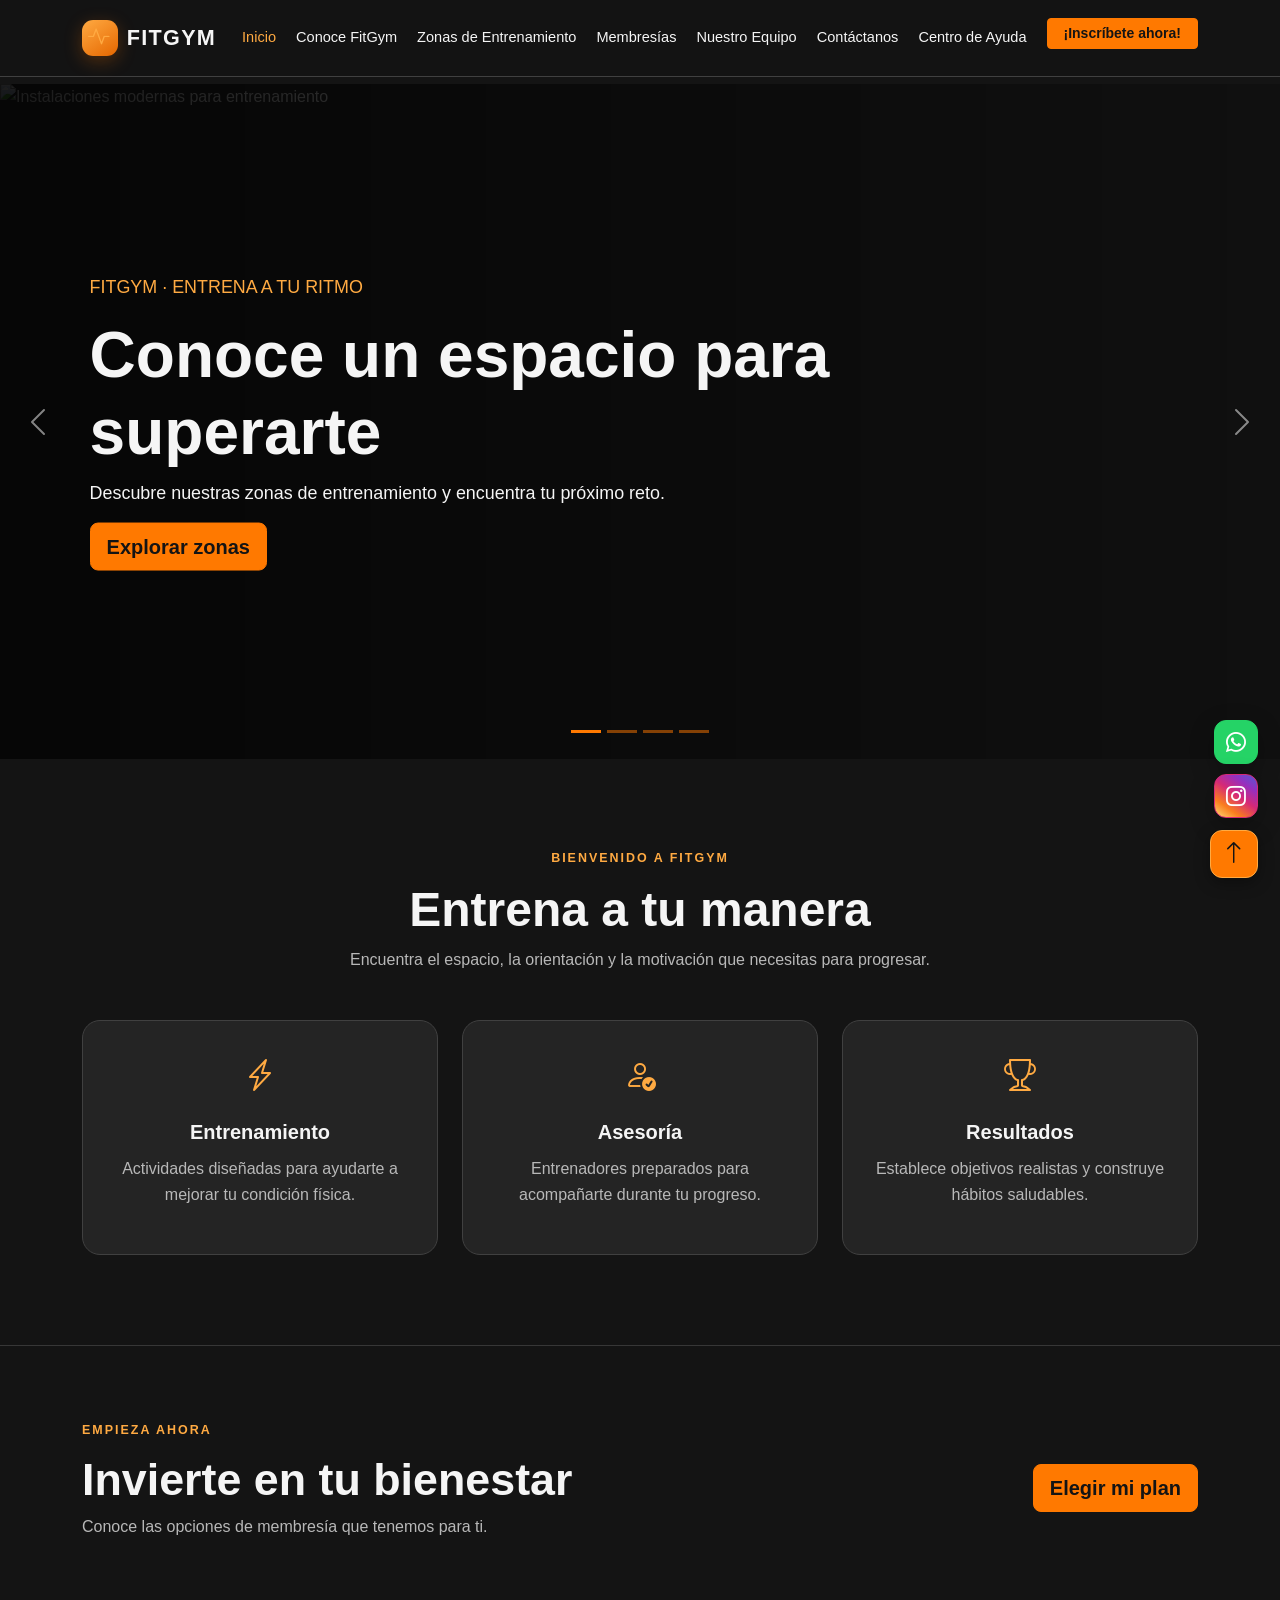
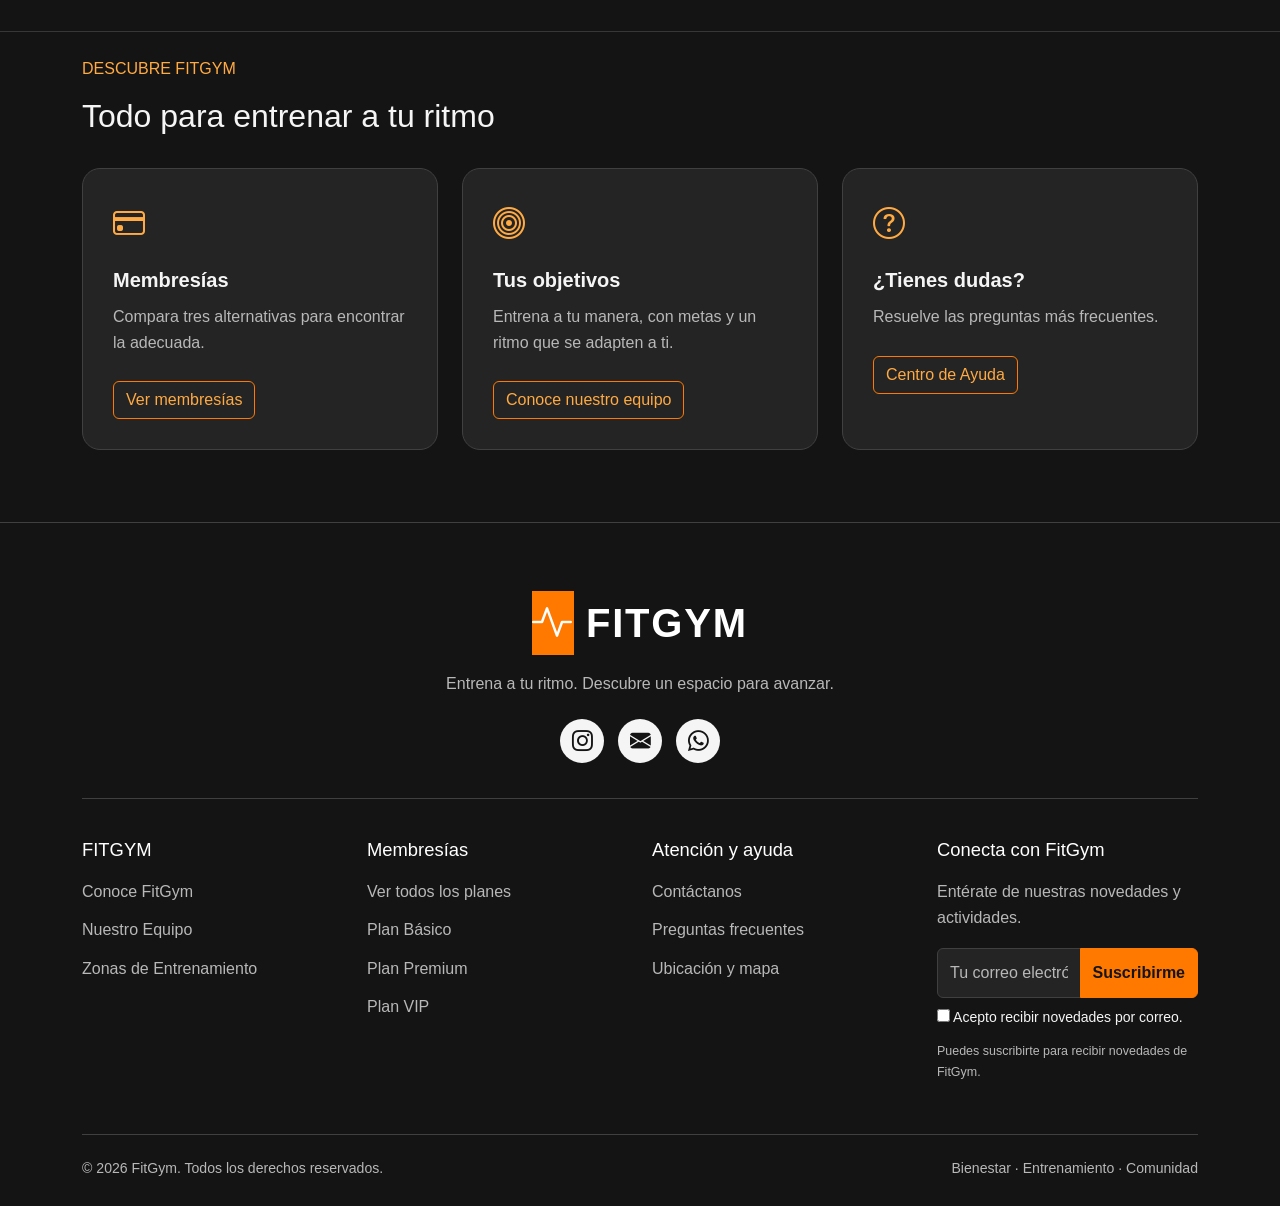
==== commit 3257b3d5: "Add files via upload" ====
--- a/index.html
+++ b/index.html
@@ -24,13 +24,12 @@
 <li class="nav-item"><a class="nav-link" href="servicios.html">Zonas de Entrenamiento</a></li>
 <li class="nav-item"><a class="nav-link" href="planes.html">Membresías</a></li>
 <li class="nav-item"><a class="nav-link" href="entrenadores.html">Nuestro Equipo</a></li>
-
 <li class="nav-item"><a class="nav-link" href="contacto.html">Contáctanos</a></li>
 <li class="nav-item"><a class="nav-link" href="ayuda.html">Centro de Ayuda</a></li><li class="nav-item ms-lg-2"><a class="btn btn-primary btn-sm px-3" href="planes.html">¡Inscríbete ahora!</a></li></ul>
 </div>
 </div>
 </nav>
-<header><div aria-label="Destacados de FitGym" class="carousel slide hero-carousel" data-bs-ride="carousel" id="fitCarousel"><div class="carousel-indicators"><button aria-current="true" aria-label="Imagen 1" class="active" data-bs-slide-to="0" data-bs-target="#fitCarousel" type="button"></button><button aria-label="Imagen 2" data-bs-slide-to="1" data-bs-target="#fitCarousel" type="button"></button><button aria-label="Imagen 3" data-bs-slide-to="2" data-bs-target="#fitCarousel" type="button"></button><button aria-label="Imagen 4" data-bs-slide-to="3" data-bs-target="#fitCarousel" type="button"></button></div><div class="carousel-inner"><div class="carousel-item active"><img alt="Instalaciones en FitGym" loading="eager" src="IMG/fitgym-slide-1.jpg"/><div class="carousel-caption"><p class="eyebrow">FITGYM · ENTRENA A TU RITMO</p><h2>Conoce un espacio para superarte</h2><p>Descubre nuestras zonas de entrenamiento y encuentra tu próximo reto.</p><a class="btn btn-primary btn-lg" href="servicios.html">Explorar zonas</a></div></div><div class="carousel-item"><img alt="Fuerza en FitGym" loading="lazy" src="IMG/fitgym-slide-2.jpg"/><div class="carousel-caption"><p class="eyebrow">FITGYM · ENTRENA A TU RITMO</p><h2>Entrena con propósito</h2><p>Conoce las opciones de fuerza y musculación que FitGym ofrece.</p><a class="btn btn-primary btn-lg" href="planes.html">Ver membresías</a></div></div><div class="carousel-item"><img alt="Acompañamiento en FitGym" loading="lazy" src="IMG/fitgym-slide-3.jpg"/><div class="carousel-caption"><p class="eyebrow">FITGYM · ENTRENA A TU RITMO</p><h2>Avanza con acompañamiento</h2><p>Descubre a las personas que te orientan durante tus entrenamientos.</p><a class="btn btn-primary btn-lg" href="entrenadores.html">Nuestro equipo</a></div></div><div class="carousel-item"><img alt="Entrenamiento funcional en FitGym" loading="lazy" src="IMG/fitgym-slide-4.jpg"/><div class="carousel-caption"><p class="eyebrow">FITGYM · ENTRENA A TU RITMO</p><h2>Muévete a tu ritmo</h2><p>Descubre espacios y actividades para avanzar hacia tus propias metas.</p><a class="btn btn-primary btn-lg" href="servicios.html">Conocer zonas de entrenamiento</a></div></div></div><button aria-label="Anterior" class="carousel-control-prev" data-bs-slide="prev" data-bs-target="#fitCarousel" type="button"><span aria-hidden="true" class="carousel-control-prev-icon"></span></button><button aria-label="Siguiente" class="carousel-control-next" data-bs-slide="next" data-bs-target="#fitCarousel" type="button"><span aria-hidden="true" class="carousel-control-next-icon"></span></button></div></header>
+<header><div aria-label="Destacados de FitGym" class="carousel slide hero-carousel" data-bs-ride="carousel" id="fitCarousel"><div class="carousel-indicators"><button aria-current="true" aria-label="Imagen 1" class="active" data-bs-slide-to="0" data-bs-target="#fitCarousel" type="button"></button><button aria-label="Imagen 2" data-bs-slide-to="1" data-bs-target="#fitCarousel" type="button"></button><button aria-label="Imagen 3" data-bs-slide-to="2" data-bs-target="#fitCarousel" type="button"></button><button aria-label="Imagen 4" data-bs-slide-to="3" data-bs-target="#fitCarousel" type="button"></button></div><div class="carousel-inner"><div class="carousel-item active"><img alt="Instalaciones modernas para entrenamiento" decoding="async" loading="eager" referrerpolicy="no-referrer" src="https://images.unsplash.com/photo-1540497077202-7c8a3999166f?auto=format&amp;fit=crop&amp;w=1920&amp;q=85"/><div class="carousel-caption"><p class="eyebrow">FITGYM · ENTRENA A TU RITMO</p><h2>Conoce un espacio para superarte</h2><p>Descubre nuestras zonas de entrenamiento y encuentra tu próximo reto.</p><a class="btn btn-primary btn-lg" href="servicios.html">Explorar zonas</a></div></div><div class="carousel-item"><img alt="Entrenamiento con pesas y fuerza" decoding="async" loading="lazy" referrerpolicy="no-referrer" src="https://images.unsplash.com/photo-1532029837206-abbe2b7620e3?auto=format&amp;fit=crop&amp;w=1920&amp;q=85"/><div class="carousel-caption"><p class="eyebrow">FITGYM · ENTRENA A TU RITMO</p><h2>Entrena con propósito</h2><p>Conoce las opciones de fuerza y musculación que FitGym ofrece.</p><a class="btn btn-primary btn-lg" href="planes.html">Ver membresías</a></div></div><div class="carousel-item"><img alt="Persona entrenando en gimnasio" decoding="async" loading="lazy" referrerpolicy="no-referrer" src="https://images.unsplash.com/photo-1571019614242-c5c5dee9f50b?auto=format&amp;fit=crop&amp;w=1920&amp;q=85"/><div class="carousel-caption"><p class="eyebrow">FITGYM · ENTRENA A TU RITMO</p><h2>Avanza con acompañamiento</h2><p>Descubre a las personas que te orientan durante tus entrenamientos.</p><a class="btn btn-primary btn-lg" href="entrenadores.html">Nuestro equipo</a></div></div><div class="carousel-item"><img alt="Entrenamiento funcional y acondicionamiento" decoding="async" loading="lazy" referrerpolicy="no-referrer" src="https://images.unsplash.com/photo-1599058917212-d750089bc07e?auto=format&amp;fit=crop&amp;w=1920&amp;q=85"/><div class="carousel-caption"><p class="eyebrow">FITGYM · ENTRENA A TU RITMO</p><h2>Muévete a tu ritmo</h2><p>Descubre espacios y actividades para avanzar hacia tus propias metas.</p><a class="btn btn-primary btn-lg" href="servicios.html">Conocer zonas de entrenamiento</a></div></div></div><button aria-label="Anterior" class="carousel-control-prev" data-bs-slide="prev" data-bs-target="#fitCarousel" type="button"><span aria-hidden="true" class="carousel-control-prev-icon"></span></button><button aria-label="Siguiente" class="carousel-control-next" data-bs-slide="next" data-bs-target="#fitCarousel" type="button"><span aria-hidden="true" class="carousel-control-next-icon"></span></button></div></header>
 <main>
 <section class="section-padding">
 <div class="container text-center">
@@ -76,9 +75,9 @@
 <footer class="fit-footer footer-expanded"><div class="container">
 <div class="footer-brand-block text-center"><a class="footer-logo" href="index.html"><span class="brand-emblem"><i class="bi bi-activity"></i></span> FITGYM</a><p>Entrena a tu ritmo. Descubre un espacio para avanzar.</p><div class="footer-socials"><a aria-label="Instagram" href="https://www.instagram.com/aizen_soske33/" rel="noopener noreferrer" target="_blank"><i class="bi bi-instagram"></i></a><a aria-label="Correo y contacto" href="contacto.html"><i class="bi bi-envelope-fill"></i></a><a aria-label="WhatsApp (número por configurar)" href="https://wa.me/573000000000" rel="noopener noreferrer" target="_blank"><i class="bi bi-whatsapp"></i></a></div></div>
 <div class="row g-4 footer-main"><div class="col-lg-3 col-sm-6"><h3>FITGYM</h3><div class="footer-links"><a href="nosotos.html">Conoce FitGym</a><a href="entrenadores.html">Nuestro Equipo</a><a href="servicios.html">Zonas de Entrenamiento</a></div></div>
-<div class="col-lg-3 col-sm-6"><h3>Membresías</h3><div class="footer-links"><a href="planes.html">Ver todos los planes</a><a href="contacto.html?plan=Basico">Plan Básico</a><a href="contacto.html?plan=Premium">Plan Premium</a><a href="contacto.html?plan=VIP">Plan VIP</a></div></div>
+<div class="col-lg-3 col-sm-6"><h3>Membresías</h3><div class="footer-links"><a href="planes.html">Ver todos los planes</a><a href="planes.html?plan=Basico">Plan Básico</a><a href="planes.html?plan=Premium">Plan Premium</a><a href="planes.html?plan=VIP">Plan VIP</a></div></div>
 <div class="col-lg-3 col-sm-6"><h3>Atención y ayuda</h3><div class="footer-links"><a href="contacto.html">Contáctanos</a><a href="ayuda.html">Preguntas frecuentes</a><a href="contacto.html#ubicacion">Ubicación y mapa</a></div></div>
-<div class="col-lg-3 col-sm-6"><h3>Conecta con FitGym</h3><p>Entérate de nuestras novedades y actividades.</p><form class="newsletter-form" novalidate=""><label class="visually-hidden" for="newsletter-email">Correo electrónico</label><div class="input-group"><input class="form-control" id="newsletter-email" name="email" placeholder="Tu correo electrónico" required="" type="email"/><button class="btn btn-primary" type="submit">Suscribirme</button></div><div class="newsletter-status small mt-2" role="status"></div></form><p class="small footer-note">Suscripción disponible al conectar un servicio de correo.</p></div></div>
+<div class="col-lg-3 col-sm-6"><h3>Conecta con FitGym</h3><p>Entérate de nuestras novedades y actividades.</p><form class="newsletter-form" novalidate=""><label class="visually-hidden" for="newsletter-email">Correo electrónico</label><div class="input-group"><input class="form-control" id="newsletter-email" name="email" placeholder="Tu correo electrónico" required="" type="email"/><button class="btn btn-primary" type="submit">Suscribirme</button></div><label class="small mt-2"><input type="checkbox" name="consentimiento" value="si" required> Acepto recibir novedades por correo.</label><div class="newsletter-status small mt-2" role="status"></div></form><p class="small footer-note">Puedes suscribirte para recibir novedades de FitGym.</p></div></div>
 <div class="footer-bottom d-flex flex-column flex-md-row justify-content-between gap-2"><span>© <span class="current-year"></span> FitGym. Todos los derechos reservados.</span><span>Bienestar · Entrenamiento · Comunidad</span></div></div></footer>
 <div class="social-float">
 <a aria-label="WhatsApp (configurar número real)" class="whatsapp" href="https://wa.me/573000000000" rel="noopener noreferrer" target="_blank" title="WhatsApp"><i class="bi bi-whatsapp"></i></a>
--- a/CCS/estilos.css
+++ b/CCS/estilos.css
@@ -1,12 +1,12 @@
 
 :root {
-    --black: #141210;
-    --surface: #211d1a;
-    --surface-light: #2b2521;
-    --blue: #ff7900;
-    --blue-light: #ffad42;
-    --white: #f5f7fb;
-    --muted: #a5b0c2;
+    --black: #141414;
+    --surface: #242424;
+    --surface-light: #242424;
+    --blue: #FF7900;
+    --blue-light: #FFAA42;
+    --white: #F5F5F5;
+    --muted: #B8B8B8;
     --border: rgba(255, 255, 255, 0.12);
 }
 
@@ -33,7 +33,7 @@
 
 .navbar {
     padding: 15px 0;
-    background: rgba(8, 11, 18, 0.96);
+    background: rgba(20, 20, 20, 0.96);
     border-bottom: 1px solid var(--border);
     backdrop-filter: blur(12px);
 }
@@ -49,7 +49,7 @@
 }
 
 .navbar .nav-link {
-    color: #d1d8e4;
+    color: #F5F5F5;
     font-size: 0.9rem;
     padding: 8px 10px;
 }
@@ -64,7 +64,7 @@
 }
 
 .navbar-toggler:focus {
-    box-shadow: 0 0 0 0.15rem rgba(22, 136, 255, 0.3);
+    box-shadow: 0 0 0 0.15rem rgba(255, 121, 0, 0.3);
 }
 
 .btn-primary {
@@ -75,8 +75,8 @@
 }
 
 .btn-primary:hover {
-    background: #e96900;
-    border-color: #e96900;
+    background: #E56700;
+    border-color: #E56700;
     transform: translateY(-2px);
 }
 
@@ -90,13 +90,13 @@
     align-items: center;
     min-height: 720px;
     padding: 130px 0 80px;
-    background: #141210 url("https://images.unsplash.com/photo-1534438327276-14e5300c3a48?auto=format&fit=crop&w=2000&q=90") center/cover no-repeat;
+    background: #141414 url("https://images.unsplash.com/photo-1534438327276-14e5300c3a48?auto=format&fit=crop&w=2000&q=90") center/cover no-repeat;
 }
 
 .hero-overlay {
     position: absolute;
     inset: 0;
-    background: linear-gradient(90deg, rgba(8, 11, 18, 0.97), rgba(8, 11, 18, 0.55));
+    background: linear-gradient(90deg, rgba(20, 20, 20, 0.97), rgba(20, 20, 20, 0.55));
 }
 
 .hero-content {
@@ -120,7 +120,7 @@
 .hero-description {
     max-width: 570px;
     margin: 24px 0 30px;
-    color: #d1d8e4;
+    color: #F5F5F5;
     font-size: 1.1rem;
 }
 
@@ -164,7 +164,7 @@
 .price-card:hover,
 .trainer-card:hover {
     transform: translateY(-5px);
-    border-color: rgba(22, 136, 255, 0.6);
+    border-color: rgba(255, 121, 0, 0.6);
 }
 
 .feature-card > i {
@@ -189,7 +189,7 @@
 
 .promo-section {
     padding: 75px 0;
-    background: linear-gradient(110deg, #0d1d32, #0b111c);
+    background: linear-gradient(110deg, #141414, #141414);
     border-top: 1px solid var(--border);
     border-bottom: 1px solid var(--border);
 }
@@ -205,7 +205,7 @@
 
 .footer {
     padding: 28px 0;
-    background: #05070c;
+    background: #141414;
     color: var(--muted);
     font-size: 0.9rem;
 }
@@ -220,7 +220,7 @@
 
 .page-header {
     padding: 100px 0 70px;
-    background: radial-gradient(ellipse at 80% 20%, rgba(22, 136, 255, 0.18), transparent 45%), var(--black);
+    background: radial-gradient(ellipse at 80% 20%, rgba(255, 121, 0, 0.18), transparent 45%), var(--black);
     border-bottom: 1px solid var(--border);
 }
 
@@ -262,7 +262,7 @@
 }
 
 .price-card.featured {
-    background: linear-gradient(160deg, rgba(22, 136, 255, 0.15), var(--surface) 60%);
+    background: linear-gradient(160deg, rgba(255, 121, 0, 0.15), var(--surface) 60%);
     border-color: var(--blue);
 }
 
@@ -291,7 +291,7 @@
 
 .price-card li {
     padding: 10px 0;
-    color: #d5dce7;
+    color: #F5F5F5;
     border-bottom: 1px solid var(--border);
 }
 
@@ -330,10 +330,10 @@
 
 .notice-box {
     padding: 18px;
-    background: rgba(22, 136, 255, 0.08);
-    border: 1px solid rgba(22, 136, 255, 0.35);
+    background: rgba(255, 121, 0, 0.08);
+    border: 1px solid rgba(255, 121, 0, 0.35);
     border-radius: 12px;
-    color: #d5e9ff;
+    color: #F5F5F5;
 }
 
 .schedule-wrap {
@@ -368,31 +368,31 @@
 .form-select,
 .form-control {
     padding: 12px;
-    background-color: #0b111b;
-    border-color: #344052;
+    background-color: #141414;
+    border-color: #404040;
     color: var(--white);
 }
 
 .form-select:focus,
 .form-control:focus {
-    background-color: #0b111b;
+    background-color: #141414;
     border-color: var(--blue);
     color: var(--white);
-    box-shadow: 0 0 0 0.2rem rgba(22, 136, 255, 0.15);
+    box-shadow: 0 0 0 0.2rem rgba(255, 121, 0, 0.15);
 }
 
 .form-control::placeholder {
-    color: #8792a4;
+    color: #B8B8B8;
 }
 
 .form-label,
 .form-check-label {
-    color: #d8e0eb;
+    color: #F5F5F5;
 }
 
 .form-check-input {
-    background-color: #0b111b;
-    border-color: #536074;
+    background-color: #141414;
+    border-color: #404040;
 }
 
 .form-check-input:checked {
@@ -512,7 +512,7 @@
     width: 44px;
     height: 44px;
     place-items: center;
-    background: #211d1a;
+    background: #242424;
     border: 1px solid var(--border);
     border-radius: 12px;
     color: white;
@@ -543,7 +543,7 @@
     align-items: center;
     justify-content: center;
 
-    background-color: #ff7900;
+    background-color: #FF7900;
     color: #ffffff;
 
     border: none;
@@ -567,10 +567,10 @@
 
 /* EFECTO AL PASAR EL RATÓN */
 .back-top:hover {
-    background-color: #d85b00;
+    background-color: #E56700;
     color: #ffffff;
     transform: translateY(-4px);
-    box-shadow: 0 8px 20px rgba(22, 136, 255, 0.4);
+    box-shadow: 0 8px 20px rgba(255, 121, 0, 0.4);
 }
 
 /* EFECTO AL PULSAR */
@@ -676,10 +676,10 @@
 
 
 /* Mejoras de identidad y accesibilidad */
-:root { --blue:#ff7900; --blue-light:#ffad42; --green-whatsapp:#25d366; }
-body { background-color:#151311; }
+:root { --blue:#FF7900; --blue-light:#FFAA42; --green-whatsapp:#25d366; }
+body { background-color:#141414; }
 .navbar-brand.fit-brand { display:inline-flex; align-items:center; gap:.55rem; letter-spacing:.06em; }
-.fit-brand .brand-emblem { display:inline-grid; place-items:center; width:36px; height:36px; border-radius:11px; background:linear-gradient(145deg,#ff7900,#a94100); color:#fff; font-weight:900; box-shadow:0 4px 16px #ff790045; }
+.fit-brand .brand-emblem { display:inline-grid; place-items:center; width:36px; height:36px; border-radius:11px; background:linear-gradient(145deg,#FF7900,#E56700); color:#fff; font-weight:900; box-shadow:0 4px 16px #FF790045; }
 .social-float a.whatsapp, .social-float a.whatsapp:hover {background:#25d366; border-color:#25d366; color:#fff;}
 .social-float a.whatsapp:hover {filter:brightness(1.1)}
 .back-top {opacity:1!important;visibility:visible!important;pointer-events:auto!important;z-index:1100;}
@@ -692,18 +692,18 @@
 .gallery-fit {display:grid;grid-template-columns:repeat(3,minmax(0,1fr));gap:16px;}
 .gallery-fit img {width:100%;height:230px;object-fit:cover;border-radius:14px;transition:transform .25s;cursor:pointer;}
 .gallery-fit img:hover {transform:scale(1.025);}
-.plan-cards .card {height:100%;border:1px solid #3d332c;background:#211d1a;color:#f4f8ff;border-radius:20px;box-shadow:0 12px 30px #0003;}
-.plan-cards .card.featured {border-color:#ff7900;box-shadow:0 0 0 1px #ff790066,0 14px 34px #0005;}
+.plan-cards .card {height:100%;border:1px solid #404040;background:#242424;color:#F5F5F5;border-radius:20px;box-shadow:0 12px 30px #0003;}
+.plan-cards .card.featured {border-color:#FF7900;box-shadow:0 0 0 1px #FF790066,0 14px 34px #0005;}
 .plan-cards .card-body {display:flex;flex-direction:column;padding:28px;}
 .plan-cards .card .btn {margin-top:auto;}
-.fit-footer {background:#11100f;border-top:1px solid #3d332c;padding:52px 0 25px;color:#e4d6c9;}
+.fit-footer {background:#141414;border-top:1px solid #404040;padding:52px 0 25px;color:#F5F5F5;}
 .fit-footer h3 {font-size:1.08rem;color:white;margin-bottom:18px;}
-.fit-footer a {color:#e4d6c9;text-decoration:none;}
-.fit-footer a:hover {color:#ffad42;}
+.fit-footer a {color:#F5F5F5;text-decoration:none;}
+.fit-footer a:hover {color:#FFAA42;}
 .fit-footer .footer-links {display:flex;flex-direction:column;gap:10px;}
-.fit-footer .form-control {background:#29231f;color:#fff;border:1px solid #675346;}
-.fit-footer .form-control::placeholder {color:#d2c1b0;}
-.fit-footer .footer-bottom {border-top:1px solid #3d332c;margin-top:30px;padding-top:20px;}
+.fit-footer .form-control {background:#242424;color:#fff;border:1px solid #404040;}
+.fit-footer .form-control::placeholder {color:#B8B8B8;}
+.fit-footer .footer-bottom {border-top:1px solid #404040;margin-top:30px;padding-top:20px;}
 .map-actions {display:flex;flex-wrap:wrap;gap:10px;margin:16px 0;}
 #geoStatus {min-height:24px;}
 @media(max-width:767px){.gallery-fit{grid-template-columns:repeat(2,minmax(0,1fr));}.hero-carousel .carousel-caption{left:10%;right:10%;}.hero-carousel .carousel-item{min-height:430px;}}
@@ -712,64 +712,64 @@
 
 /* FITGYM | Paleta naranja y negro, navegación y accesibilidad */
 :root {
-  --black: #141210;
-  --surface: #211d1a;
-  --surface-light: #302923;
-  --blue: #ff7900;
-  --blue-light: #ffad42;
-  --white: #fff8f0;
-  --muted: #d3c5b9;
-  --border: rgba(255, 237, 215, .15);
-  --bs-primary: #ff7900;
+  --black: #141414;
+  --surface: #242424;
+  --surface-light: #242424;
+  --blue: #FF7900;
+  --blue-light: #FFAA42;
+  --white: #F5F5F5;
+  --muted: #B8B8B8;
+  --border: rgba(255, 255, 255, .15);
+  --bs-primary: #FF7900;
   --bs-primary-rgb: 255,121,0;
 }
 html {scroll-behavior:smooth;scroll-padding-top:110px;}
-body {background:#141210;color:#fff8f0;}
-.navbar.fixed-top {background:rgba(15,14,13,.98);border-bottom:1px solid #49392c;z-index:1050;}
-.navbar .nav-link {color:#f0e5da;}
-.navbar .nav-link:hover,.navbar .nav-link.active {color:#ffad42;}
-.navbar-brand.fit-brand span:last-child {color:#fff8f0;}
-.fit-brand .brand-emblem {background:linear-gradient(145deg,#ff9c1b,#ed6500);color:#17120f;box-shadow:0 5px 18px #ff790044;}
-.btn-primary,.btn-blue,.btn.btn-blue {background:#ff7900!important;border-color:#ff7900!important;color:#17120f!important;font-weight:800;opacity:1!important;}
-.btn-primary:hover,.btn-blue:hover {background:#ffad42!important;border-color:#ffad42!important;color:#17120f!important;}
-.btn-outline-primary {border-color:#ff7900;color:#ffad42;}
-.btn-outline-primary:hover {background:#ff7900;color:#17120f;}
-.text-blue,.section-tag,.eyebrow {color:#ffad42!important;}
+body {background:#141414;color:#F5F5F5;}
+.navbar.fixed-top {background:rgba(20,20,20,.98);border-bottom:1px solid #404040;z-index:1050;}
+.navbar .nav-link {color:#F5F5F5;}
+.navbar .nav-link:hover,.navbar .nav-link.active {color:#FFAA42;}
+.navbar-brand.fit-brand span:last-child {color:#F5F5F5;}
+.fit-brand .brand-emblem {background:linear-gradient(145deg,#FFAA42,#E56700);color:#141414;box-shadow:0 5px 18px #FF790044;}
+.btn-primary,.btn-blue,.btn.btn-blue {background:#FF7900!important;border-color:#FF7900!important;color:#141414!important;font-weight:800;opacity:1!important;}
+.btn-primary:hover,.btn-blue:hover {background:#FFAA42!important;border-color:#FFAA42!important;color:#141414!important;}
+.btn-outline-primary {border-color:#FF7900;color:#FFAA42;}
+.btn-outline-primary:hover {background:#FF7900;color:#141414;}
+.text-blue,.section-tag,.eyebrow {color:#FFAA42!important;}
 /* Compensa el menú fijo en todas las páginas interiores */
 .inner-page {padding-top:92px;min-height:55vh;}
-.inner-hero {padding:56px 0 28px;background:radial-gradient(ellipse at 80% 0%,#ff790015,transparent 55%);}
+.inner-hero {padding:56px 0 28px;background:radial-gradient(ellipse at 80% 0%,#FF790015,transparent 55%);}
 .inner-hero h1 {font-size:clamp(2.35rem,5vw,4.3rem);line-height:1.12;margin:0 0 16px;font-weight:800;}
-.inner-hero p {color:#e4d6c9;max-width:760px;}
+.inner-hero p {color:#F5F5F5;max-width:760px;}
 .inner-hero .eyebrow {font-size:.85rem;letter-spacing:.15em;font-weight:800;margin-bottom:12px;}
 .page-content {padding-top:92px;}
 .page-header {padding:52px 0 60px;}
 .section-space {padding-top:24px;padding-bottom:72px;}
 section[id] {scroll-margin-top:110px;}
 .hero-carousel {margin-top:72px;}
-.hero-carousel .carousel-caption {color:#fff8f0;}
-.hero-carousel .carousel-indicators [data-bs-target] {background-color:#ff7900;}
-.feature-card,.plan-cards .card {background:#211d1a;color:#fff8f0;border-color:#4c3d32;}
-.feature-card p,.plan-cards .card p {color:#d3c5b9;}
-.plan-cards .card.featured {border-color:#ff7900;box-shadow:0 0 0 1px #ff790055,0 14px 34px #0005;}
-.fit-footer {background:#100f0e;border-top-color:#4c3d32;color:#e4d6c9;}
-.fit-footer a:hover {color:#ffad42;}
-.fit-footer .form-control {background:#29231f;border-color:#675346;color:#fff8f0;}
+.hero-carousel .carousel-caption {color:#F5F5F5;}
+.hero-carousel .carousel-indicators [data-bs-target] {background-color:#FF7900;}
+.feature-card,.plan-cards .card {background:#242424;color:#F5F5F5;border-color:#404040;}
+.feature-card p,.plan-cards .card p {color:#B8B8B8;}
+.plan-cards .card.featured {border-color:#FF7900;box-shadow:0 0 0 1px #FF790055,0 14px 34px #0005;}
+.fit-footer {background:#141414;border-top-color:#404040;color:#F5F5F5;}
+.fit-footer a:hover {color:#FFAA42;}
+.fit-footer .form-control {background:#242424;border-color:#404040;color:#F5F5F5;}
 .social-float a {color:#fff!important;}
 .social-float a.whatsapp,.social-float a.whatsapp:hover {background:#25d366!important;border-color:#25d366!important;color:#fff!important;}
 .social-float a:not(.whatsapp) {background:linear-gradient(35deg,#feda75 0%,#fa7e1e 25%,#d62976 52%,#962fbf 76%,#4f5bd5 100%)!important;border-color:#d62976!important;color:#fff!important;}
 .social-float a:hover {filter:brightness(1.1);transform:translateY(-3px);}
-.back-top,.back-top:hover {background:#ff7900;color:#17120f;border:1px solid #ffad42;}
-.back-top:hover {background:#ffad42;}
+.back-top,.back-top:hover {background:#FF7900;color:#141414;border:1px solid #FFAA42;}
+.back-top:hover {background:#FFAA42;}
 @media(max-width:991.98px) {
  .inner-page,.page-content {padding-top:80px;}
  .inner-hero {padding-top:42px;}
- .navbar-collapse {background:#171411;padding:14px;border-radius:0 0 14px 14px;max-height:calc(100vh - 72px);overflow-y:auto;}
+ .navbar-collapse {background:#141414;padding:14px;border-radius:0 0 14px 14px;max-height:calc(100vh - 72px);overflow-y:auto;}
  .hero-carousel {margin-top:70px;}
 }
 @media(max-width:575.98px) {.inner-hero h1 {font-size:2.35rem;}.inner-hero {padding-top:32px;}.hero-carousel {margin-top:64px;}}
 
 /* Ajustes finales FitGym: navegación, accesibilidad y módulos nuevos */
-:root {--fit-orange:#ff7900;--fit-gold:#ff9c1b;--fit-cream:#fff2e6;--fit-charcoal:#302923;--fit-black:#141210;}
+:root {--fit-orange:#FF7900;--fit-gold:#FFAA42;--fit-cream:#F5F5F5;--fit-charcoal:#242424;--fit-black:#141414;}
 html {scroll-padding-top:110px;scroll-behavior:smooth;}
 body {padding-top:84px;}
 body:has(.hero-carousel) {padding-top:84px;}
@@ -780,59 +780,78 @@
 .fit-brand .brand-emblem {font-size:1.35rem;}
 .navbar .navbar-nav {gap:.25rem!important;}
 .navbar .nav-link {font-size:.91rem;white-space:nowrap;}
-.navbar .btn-primary {color:#16110c!important;font-weight:700;}
-.faq-accordion .accordion-item {background:#211c18;border:1px solid #5b4532;color:#fff2e6;}
-.faq-accordion .accordion-button {background:#2a231e;color:#fff2e6;box-shadow:none;}
-.faq-accordion .accordion-button:not(.collapsed) {background:#ff7900;color:#17120f;}
+.navbar .btn-primary {color:#141414!important;font-weight:700;}
+.faq-accordion .accordion-item {background:#242424;border:1px solid #404040;color:#F5F5F5;}
+.faq-accordion .accordion-button {background:#242424;color:#F5F5F5;box-shadow:none;}
+.faq-accordion .accordion-button:not(.collapsed) {background:#FF7900;color:#141414;}
 .faq-accordion .accordion-button::after {filter:grayscale(1) invert(1);}
-.faq-accordion .accordion-body {color:#fff2e6;}
-.compare-section {background:#1b1714;}
+.faq-accordion .accordion-body {color:#F5F5F5;}
+.compare-section {background:#242424;}
 .comparison-result {overflow-x:auto;}
 .comparison-result table {width:100%;border-collapse:collapse;min-width:480px;}
-.comparison-result th,.comparison-result td {padding:13px;border:1px solid #594332;color:#fff2e6;}
-.comparison-result th {background:#33271e;color:#ffb25b;}
-.compare-section .form-select {background-color:#fff2e6;color:#141210;border:1px solid #ff9c1b;}
+.comparison-result th,.comparison-result td {padding:13px;border:1px solid #404040;color:#F5F5F5;}
+.comparison-result th {background:#242424;color:#FFAA42;}
+.compare-section .form-select {background-color:#F5F5F5;color:#141414;border:1px solid #FFAA42;}
 .feature-card .btn {margin-top:10px;}
 @media(max-width:991.98px){body {padding-top:76px;} .navbar-collapse {max-height:calc(100vh - 76px);overflow-y:auto;} .inner-hero {padding-top:34px!important;}}
 
 /* Refinamientos FitGym: tarjetas, fotografías y pie de página */
-.trainer-card{height:100%;overflow:hidden;display:flex;flex-direction:column;background:#211d1a;border:1px solid #4c3d32;border-radius:20px}
+.trainer-card{height:100%;overflow:hidden;display:flex;flex-direction:column;background:#242424;border:1px solid #404040;border-radius:20px}
 .trainer-card img{width:100%;height:300px;object-fit:cover;object-position:center 24%;display:block;transition:transform .35s ease}
 .trainer-card:hover img{transform:scale(1.025)}
 .trainer-card .p-4{display:flex;flex-direction:column;flex:1;gap:8px}
-.trainer-card .trainer-role{color:#ff9c1b;font-size:.82rem;letter-spacing:.045em;line-height:1.5}
-.trainer-card h3{font-size:1.5rem;margin:0;color:#fff7f0}
-.trainer-card p{flex:1;margin:0;color:#e5d5c6;line-height:1.65}
-.trainer-email{display:inline-flex;align-items:center;gap:9px;color:#ffad42;text-decoration:none;font-weight:600;border-top:1px solid #4c3d32;padding-top:14px;margin-top:12px}
+.trainer-card .trainer-role{color:#FFAA42;font-size:.82rem;letter-spacing:.045em;line-height:1.5}
+.trainer-card h3{font-size:1.5rem;margin:0;color:#F5F5F5}
+.trainer-card p{flex:1;margin:0;color:#B8B8B8;line-height:1.65}
+.trainer-email{display:inline-flex;align-items:center;gap:9px;color:#FFAA42;text-decoration:none;font-weight:600;border-top:1px solid #404040;padding-top:14px;margin-top:12px}
 .trainer-email:hover{color:#fff}
-.plan-cards .card,.plan-cards .card.featured{background:#211d1a!important;color:#fff8f0!important;border:1px solid #554133!important;box-shadow:0 12px 30px #0004!important;min-height:100%;border-radius:20px}
+.plan-cards .card,.plan-cards .card.featured{background:#242424!important;color:#F5F5F5!important;border:1px solid #404040!important;box-shadow:0 12px 30px #0004!important;min-height:100%;border-radius:20px}
 .plan-cards .card .card-body{height:100%;display:flex;flex-direction:column;gap:10px;padding:30px}
-.plan-cards .card h3,.plan-cards .card .price{color:#fff8f0!important}
-.plan-cards .card .plan-label{color:#ffb66a!important}
-.plan-cards .card .btn{margin-top:auto;color:#17120d!important;font-weight:700;background:#ff7900!important;border-color:#ff7900!important}
-.plan-cards .card .btn:hover{background:#ff9c1b!important;border-color:#ff9c1b!important}
-.plan-cards .popular-tag{background:#ff7900;color:#141210}
+.plan-cards .card h3,.plan-cards .card .price{color:#F5F5F5!important}
+.plan-cards .card .plan-label{color:#FFAA42!important}
+.plan-cards .card .btn{margin-top:auto;color:#141414!important;font-weight:700;background:#FF7900!important;border-color:#FF7900!important}
+.plan-cards .card .btn:hover{background:#FFAA42!important;border-color:#FFAA42!important}
+.plan-cards .popular-tag{background:#FF7900;color:#141414}
 .hero-carousel .carousel-item{height:clamp(490px,75vh,760px);overflow:hidden}
 .hero-carousel .carousel-item img{height:100%;width:100%;object-fit:cover;object-position:center 38%;filter:brightness(.38)}
 .hero-carousel .carousel-item:nth-child(2) img{object-position:center 43%}
 .hero-carousel .carousel-item:nth-child(3) img{object-position:center 30%}
 .hero-carousel .carousel-item:nth-child(4) img{object-position:center 35%}
 .hero-carousel .carousel-caption{max-width:760px}
-.hero-carousel .carousel-caption .eyebrow{color:#ff9c1b!important}
-.fit-footer.footer-expanded{background:#080808!important;padding:58px 0 26px;color:#eee;border-top:1px solid #45352c}
-.footer-brand-block{padding:10px 0 35px;border-bottom:1px solid #555}
+.hero-carousel .carousel-caption .eyebrow{color:#FFAA42!important}
+.fit-footer.footer-expanded{background:#141414!important;padding:58px 0 26px;color:#F5F5F5;border-top:1px solid #404040}
+.footer-brand-block{padding:10px 0 35px;border-bottom:1px solid #404040}
 .footer-logo{font-size:2.5rem;font-weight:900;letter-spacing:.045em;color:#fff!important;display:inline-flex;align-items:center;gap:12px;text-decoration:none}
-.footer-logo .brand-emblem{background:#ff7900;color:#fff}
-.footer-brand-block p{color:#bdb4ab;margin:16px auto 22px}
+.footer-logo .brand-emblem{background:#FF7900;color:#fff}
+.footer-brand-block p{color:#B8B8B8;margin:16px auto 22px}
 .footer-socials{display:flex;justify-content:center;gap:14px;flex-wrap:wrap}
-.footer-socials a{display:grid;place-items:center;width:44px;height:44px;border-radius:50%;background:#f8f8f8;color:#111!important;font-size:1.3rem;transition:transform .2s,background .2s}
-.footer-socials a:hover{background:#ff9c1b;transform:translateY(-3px)}
+.footer-socials a{display:grid;place-items:center;width:44px;height:44px;border-radius:50%;background:#F5F5F5;color:#141414!important;font-size:1.3rem;transition:transform .2s,background .2s}
+.footer-socials a:hover{background:#FFAA42;transform:translateY(-3px)}
 .footer-main{padding-top:40px;padding-bottom:28px}
 .footer-main h3{font-size:1.15rem;color:#fff;margin-bottom:18px}
-.footer-main p,.footer-main .footer-links a{color:#d4cbc2;line-height:1.65}
+.footer-main p,.footer-main .footer-links a{color:#B8B8B8;line-height:1.65}
 .footer-main .footer-links{display:flex;flex-direction:column;gap:12px}
-.footer-main .footer-links a:hover{color:#ff9c1b}
-.footer-note{font-size:.78rem;color:#bdb4ab!important;margin-top:12px}
-.footer-expanded .footer-bottom{border-top:1px solid #555;padding-top:22px;margin-top:8px;color:#c9c0b8;font-size:.88rem}
+.footer-main .footer-links a:hover{color:#FFAA42}
+.footer-note{font-size:.78rem;color:#B8B8B8!important;margin-top:12px}
+.footer-expanded .footer-bottom{border-top:1px solid #404040;padding-top:22px;margin-top:8px;color:#B8B8B8;font-size:.88rem}
 @media(max-width:767px){.trainer-card img{height:270px}.hero-carousel .carousel-item{height:540px}.hero-carousel .carousel-caption{left:12%;right:12%}.footer-main{padding-top:28px}}
 @media(max-width:480px){.hero-carousel .carousel-item{height:520px}.hero-carousel .carousel-caption h2{font-size:2.25rem}.footer-logo{font-size:2rem}}
+
+/* Carrusel: imagenes externas panoramicas, sin deformaciones */
+#fitCarousel .carousel-item > img { display:block; width:100%; height:clamp(390px, 68vh, 760px); object-fit:cover; object-position:center 42%; }
+#fitCarousel .carousel-item::after { content:""; position:absolute; inset:0; background:linear-gradient(90deg,rgba(0,0,0,.7),rgba(0,0,0,.18)); pointer-events:none; }
+#fitCarousel .carousel-caption { z-index:2; }
+@media(max-width:576px){#fitCarousel .carousel-item > img {height:520px;object-position:center;} #fitCarousel .carousel-item::after{background:linear-gradient(0deg,rgba(0,0,0,.85),rgba(0,0,0,.2));}}
+
+:root { --bs-primary-rgb: 255, 121, 0; }
+.btn-primary:hover, .btn-blue:hover, .plan-cards .card .btn:hover { background: #FFAA42 !important; border-color: #FFAA42 !important; color: #141414 !important; }
+.btn-primary:focus-visible, .btn-blue:focus-visible { outline: 2px solid #FFAA42; outline-offset: 3px; }
+.btn-primary:active, .btn-primary.active { background: #E56700 !important; border-color: #E56700 !important; color: #141414 !important; }
+.back-top, .back-top:hover { color: #141414; }
+.text-muted, .text-secondary { color: #B8B8B8 !important; }
+
+.membership-modal {background:#242424;color:#F5F5F5;border:1px solid #555;}
+.membership-modal .modal-header {border-color:#555;}
+.membership-summary {background:#141414;border-left:4px solid #FF7900;padding:1rem;border-radius:.5rem;}
+.membership-summary #selectedPrice {color:#FFAA42;}
+.membership-modal .form-control {background:#141414;color:#F5F5F5;border-color:#777;}
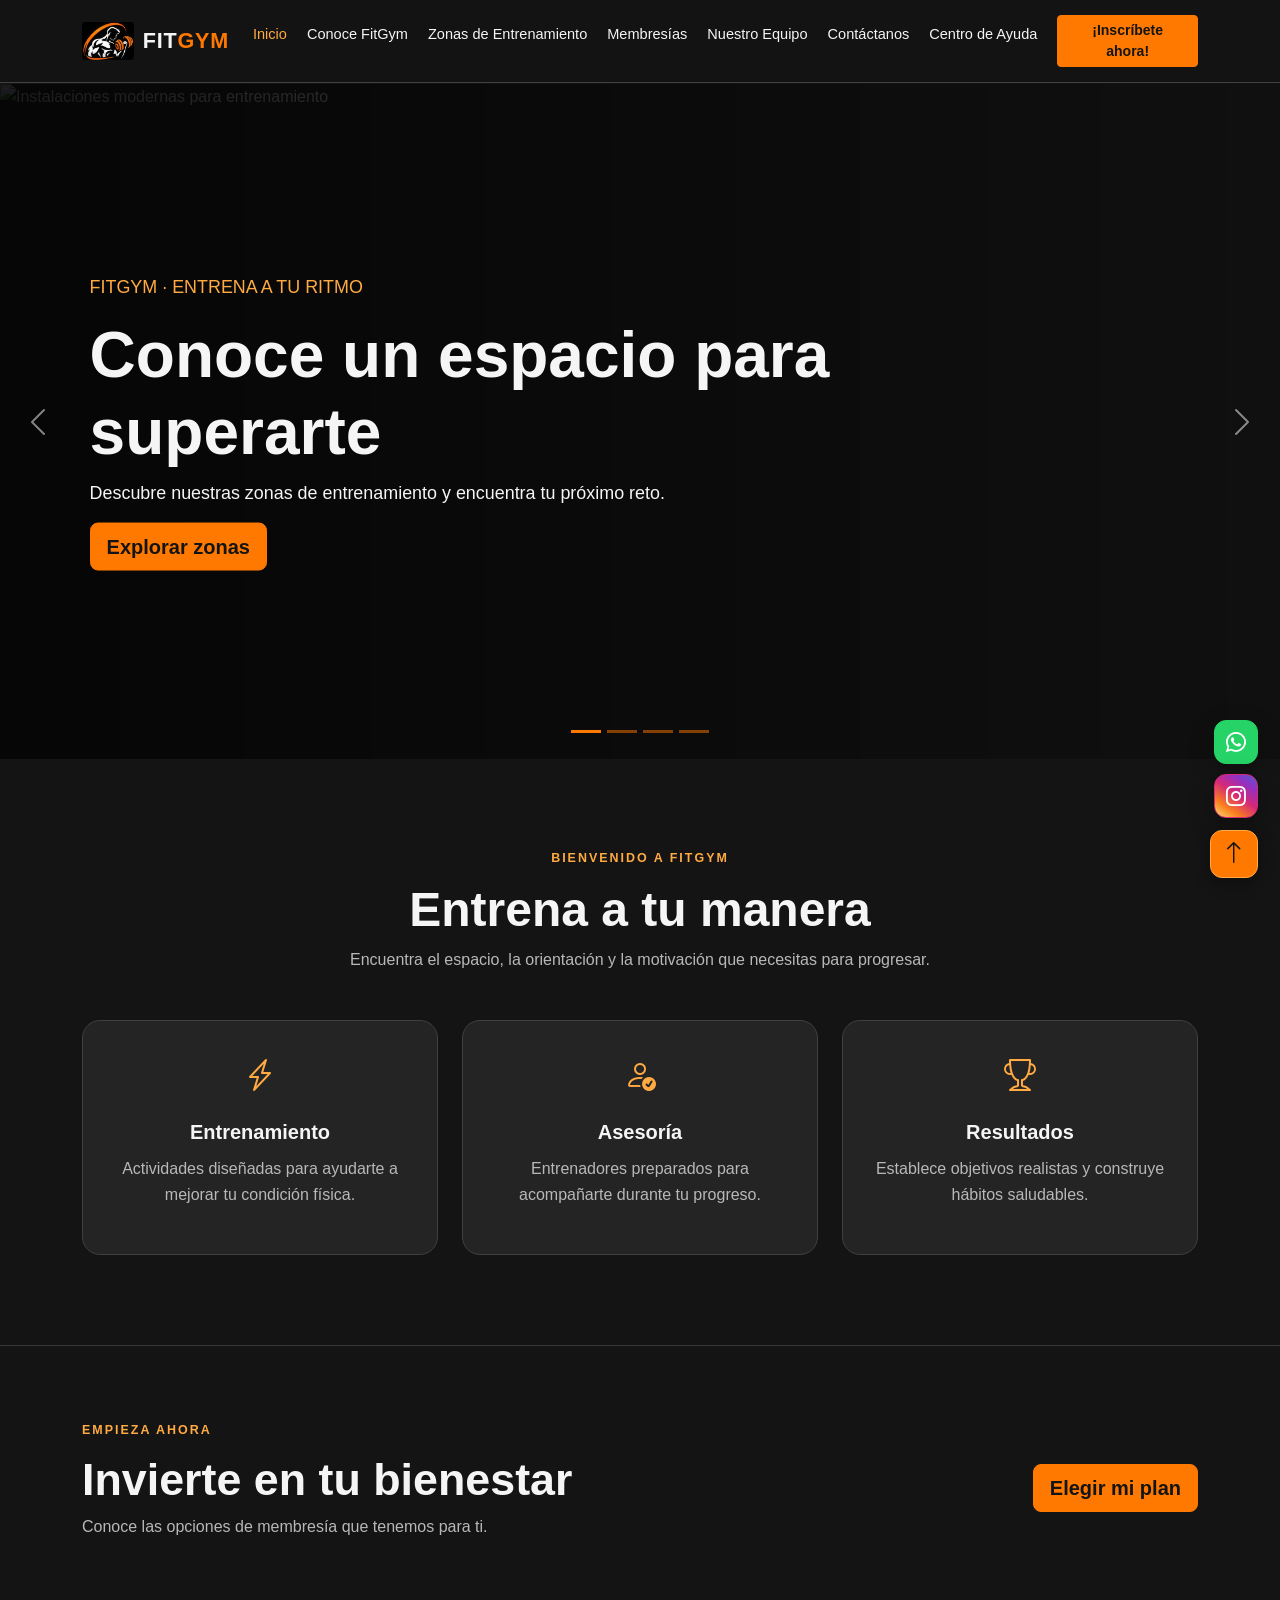
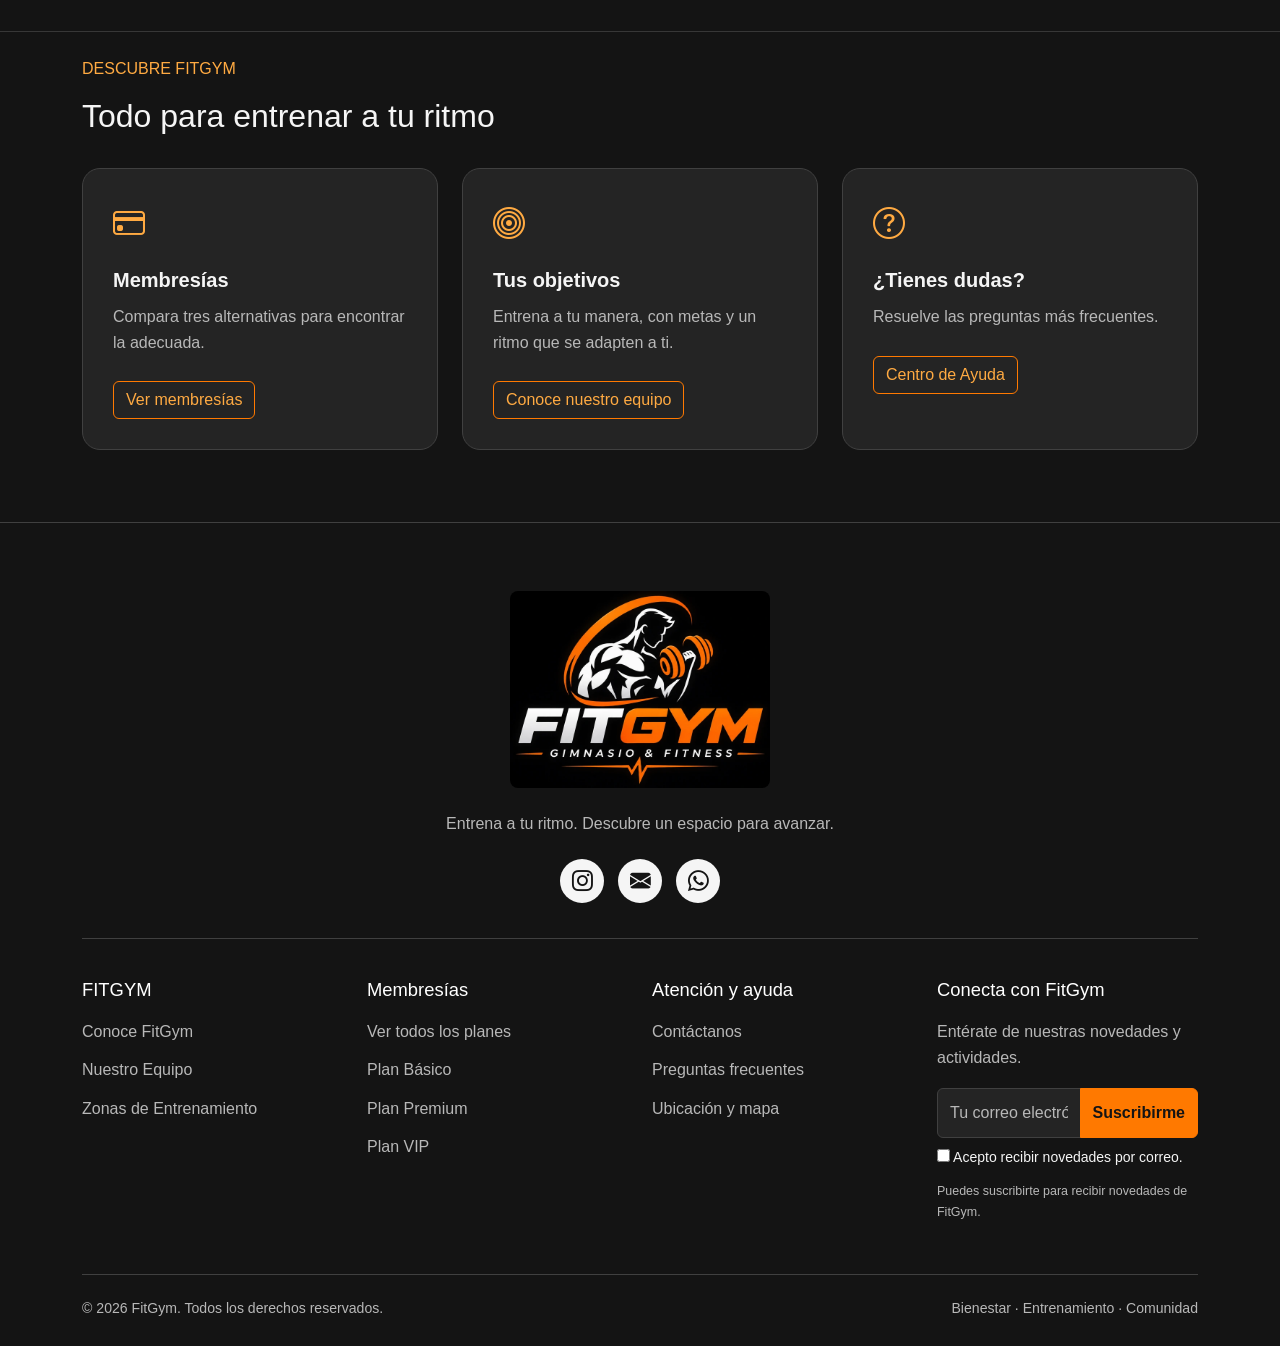
==== commit f63ef0c4: "Add files via upload" ====
--- a/index.html
+++ b/index.html
@@ -9,11 +9,12 @@
 <link href="https://cdn.jsdelivr.net/npm/bootstrap@5.3.3/dist/css/bootstrap.min.css" rel="stylesheet"/>
 <link href="https://cdn.jsdelivr.net/npm/bootstrap-icons@1.11.3/font/bootstrap-icons.css" rel="stylesheet"/>
 <link href="CCS/estilos.css" rel="stylesheet"/>
+<link rel="icon" type="image/png" href="IMG/favicon.png">
 </head>
 <body>
 <nav class="navbar navbar-expand-lg navbar-dark fixed-top">
 <div class="container">
-<a class="navbar-brand fw-bold fit-brand" href="index.html"><span class="brand-emblem"><i class="bi bi-activity"></i></span><span>FITGYM</span></a>
+<a class="navbar-brand fw-bold fit-brand" href="index.html"><img class="fitgym-nav-logo" src="IMG/logo-fitgym-icon.webp" alt="" width="52" height="40"><span class="fitgym-wordmark">FIT<strong>GYM</strong></span></a>
 <button class="navbar-toggler" data-bs-target="#menu" data-bs-toggle="collapse" type="button">
 <span class="navbar-toggler-icon"></span>
 </button>
@@ -73,7 +74,7 @@
 </section>
 <section class="section-space"><div class="container"><p class="eyebrow">DESCUBRE FITGYM</p><h2>Todo para entrenar a tu ritmo</h2><div class="row g-4 mt-2"><div class="col-md-4"><article class="feature-card"><i class="bi bi-credit-card"></i><h3>Membresías</h3><p>Compara tres alternativas para encontrar la adecuada.</p><a class="btn btn-outline-primary" href="planes.html">Ver membresías</a></article></div><div class="col-md-4"><article class="feature-card"><i class="bi bi-bullseye"></i><h3>Tus objetivos</h3><p>Entrena a tu manera, con metas y un ritmo que se adapten a ti.</p><a class="btn btn-outline-primary" href="entrenadores.html">Conoce nuestro equipo</a></article></div><div class="col-md-4"><article class="feature-card"><i class="bi bi-question-circle"></i><h3>¿Tienes dudas?</h3><p>Resuelve las preguntas más frecuentes.</p><a class="btn btn-outline-primary" href="ayuda.html">Centro de Ayuda</a></article></div></div></div></section></main>
 <footer class="fit-footer footer-expanded"><div class="container">
-<div class="footer-brand-block text-center"><a class="footer-logo" href="index.html"><span class="brand-emblem"><i class="bi bi-activity"></i></span> FITGYM</a><p>Entrena a tu ritmo. Descubre un espacio para avanzar.</p><div class="footer-socials"><a aria-label="Instagram" href="https://www.instagram.com/aizen_soske33/" rel="noopener noreferrer" target="_blank"><i class="bi bi-instagram"></i></a><a aria-label="Correo y contacto" href="contacto.html"><i class="bi bi-envelope-fill"></i></a><a aria-label="WhatsApp (número por configurar)" href="https://wa.me/573000000000" rel="noopener noreferrer" target="_blank"><i class="bi bi-whatsapp"></i></a></div></div>
+<div class="footer-brand-block text-center"><a class="footer-logo" href="index.html"><img class="fitgym-footer-logo" src="IMG/logo-fitgym.webp" alt="FitGym — Gimnasio y Fitness" loading="lazy"></a><p>Entrena a tu ritmo. Descubre un espacio para avanzar.</p><div class="footer-socials"><a aria-label="Instagram" href="https://www.instagram.com/aizen_soske33/" rel="noopener noreferrer" target="_blank"><i class="bi bi-instagram"></i></a><a aria-label="Correo y contacto" href="contacto.html"><i class="bi bi-envelope-fill"></i></a><a aria-label="WhatsApp (número por configurar)" href="https://wa.me/573000000000" rel="noopener noreferrer" target="_blank"><i class="bi bi-whatsapp"></i></a></div></div>
 <div class="row g-4 footer-main"><div class="col-lg-3 col-sm-6"><h3>FITGYM</h3><div class="footer-links"><a href="nosotos.html">Conoce FitGym</a><a href="entrenadores.html">Nuestro Equipo</a><a href="servicios.html">Zonas de Entrenamiento</a></div></div>
 <div class="col-lg-3 col-sm-6"><h3>Membresías</h3><div class="footer-links"><a href="planes.html">Ver todos los planes</a><a href="planes.html?plan=Basico">Plan Básico</a><a href="planes.html?plan=Premium">Plan Premium</a><a href="planes.html?plan=VIP">Plan VIP</a></div></div>
 <div class="col-lg-3 col-sm-6"><h3>Atención y ayuda</h3><div class="footer-links"><a href="contacto.html">Contáctanos</a><a href="ayuda.html">Preguntas frecuentes</a><a href="contacto.html#ubicacion">Ubicación y mapa</a></div></div>
--- a/CCS/estilos.css
+++ b/CCS/estilos.css
@@ -855,3 +855,10 @@
 .membership-summary {background:#141414;border-left:4px solid #FF7900;padding:1rem;border-radius:.5rem;}
 .membership-summary #selectedPrice {color:#FFAA42;}
 .membership-modal .form-control {background:#141414;color:#F5F5F5;border-color:#777;}
+
+.navbar-brand.fit-brand {gap:.55rem; padding-block:0; white-space:nowrap;}
+.fit-brand .fitgym-nav-logo {width:52px;height:40px;object-fit:contain;display:block;border-radius:5px;}
+.fit-brand .fitgym-wordmark {color:#F5F5F5;font-weight:900;letter-spacing:.035em;}
+.fit-brand .fitgym-wordmark strong {color:#FF7900;}
+.footer-logo .fitgym-footer-logo {display:block;width:min(260px,75vw);height:auto;border-radius:8px;}
+@media(max-width:480px){.fit-brand .fitgym-nav-logo{width:44px;height:34px}.fit-brand .fitgym-wordmark{font-size:1.15rem}}
